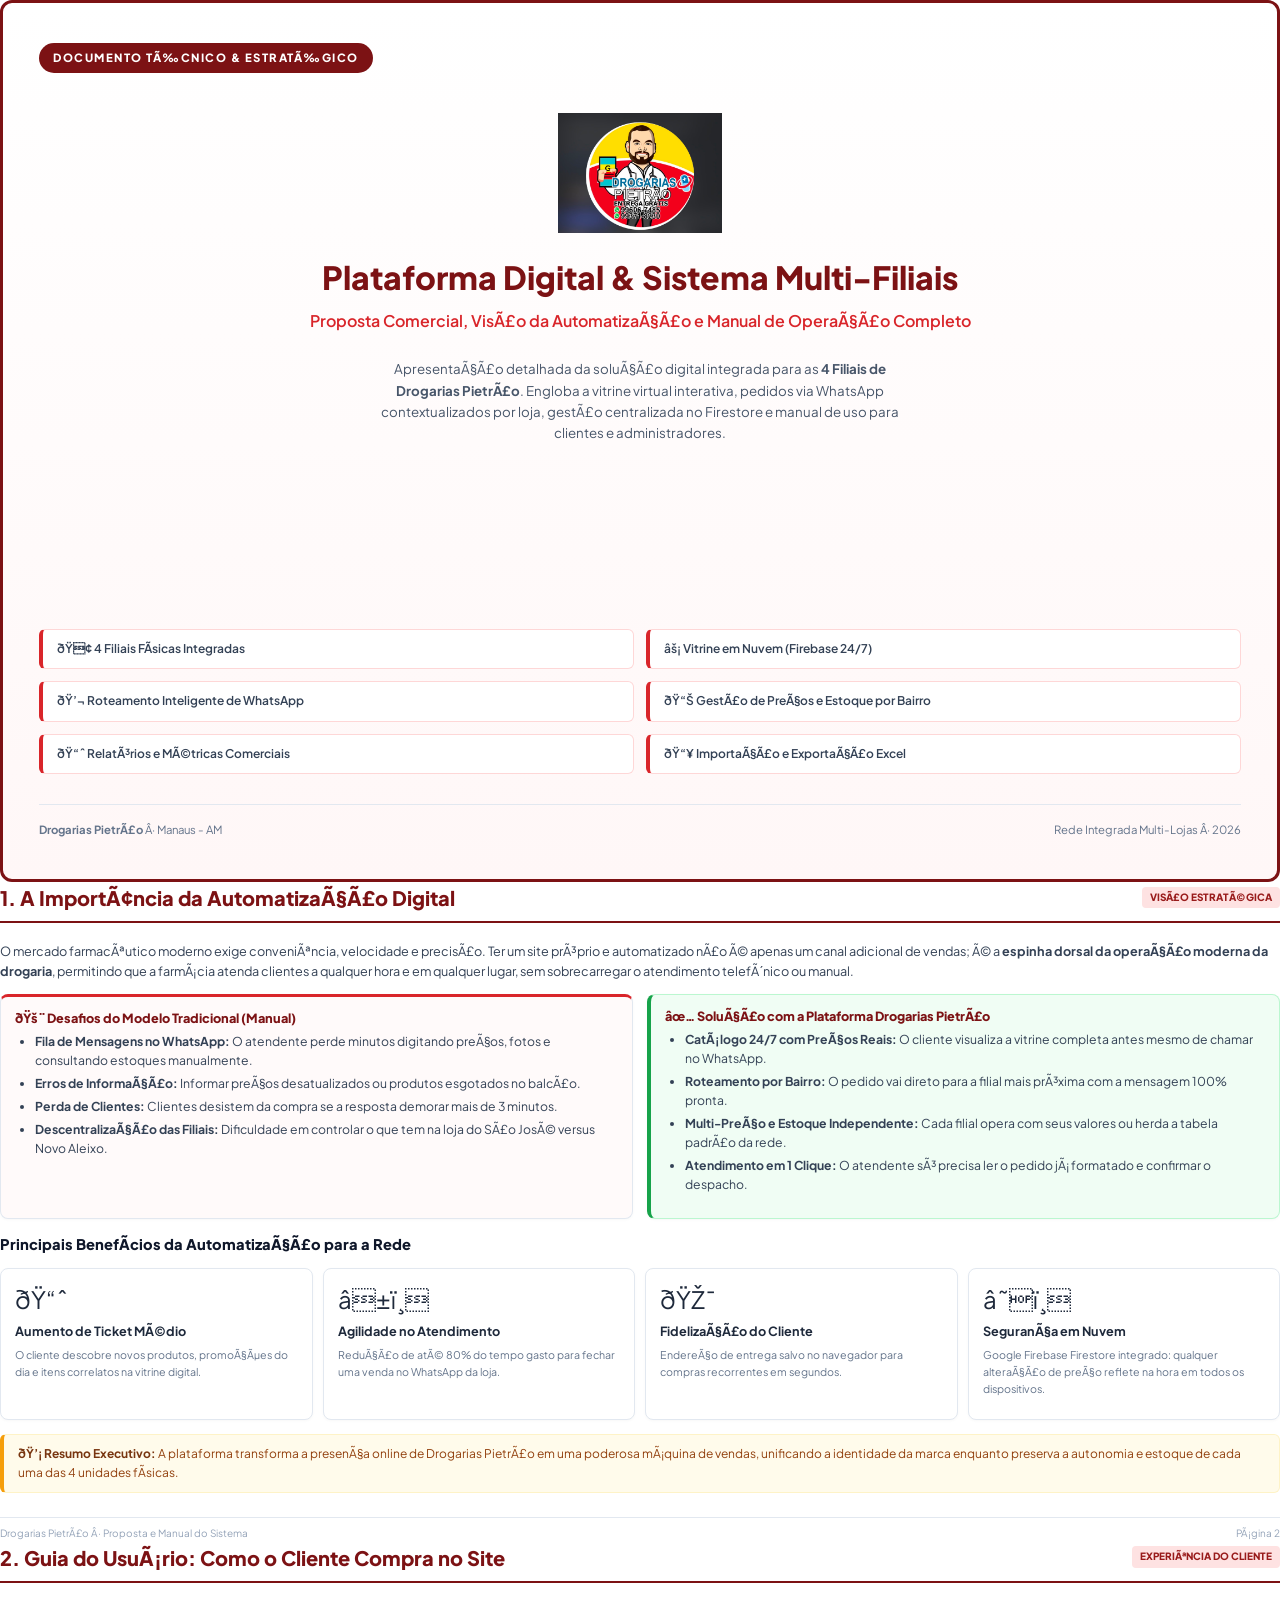
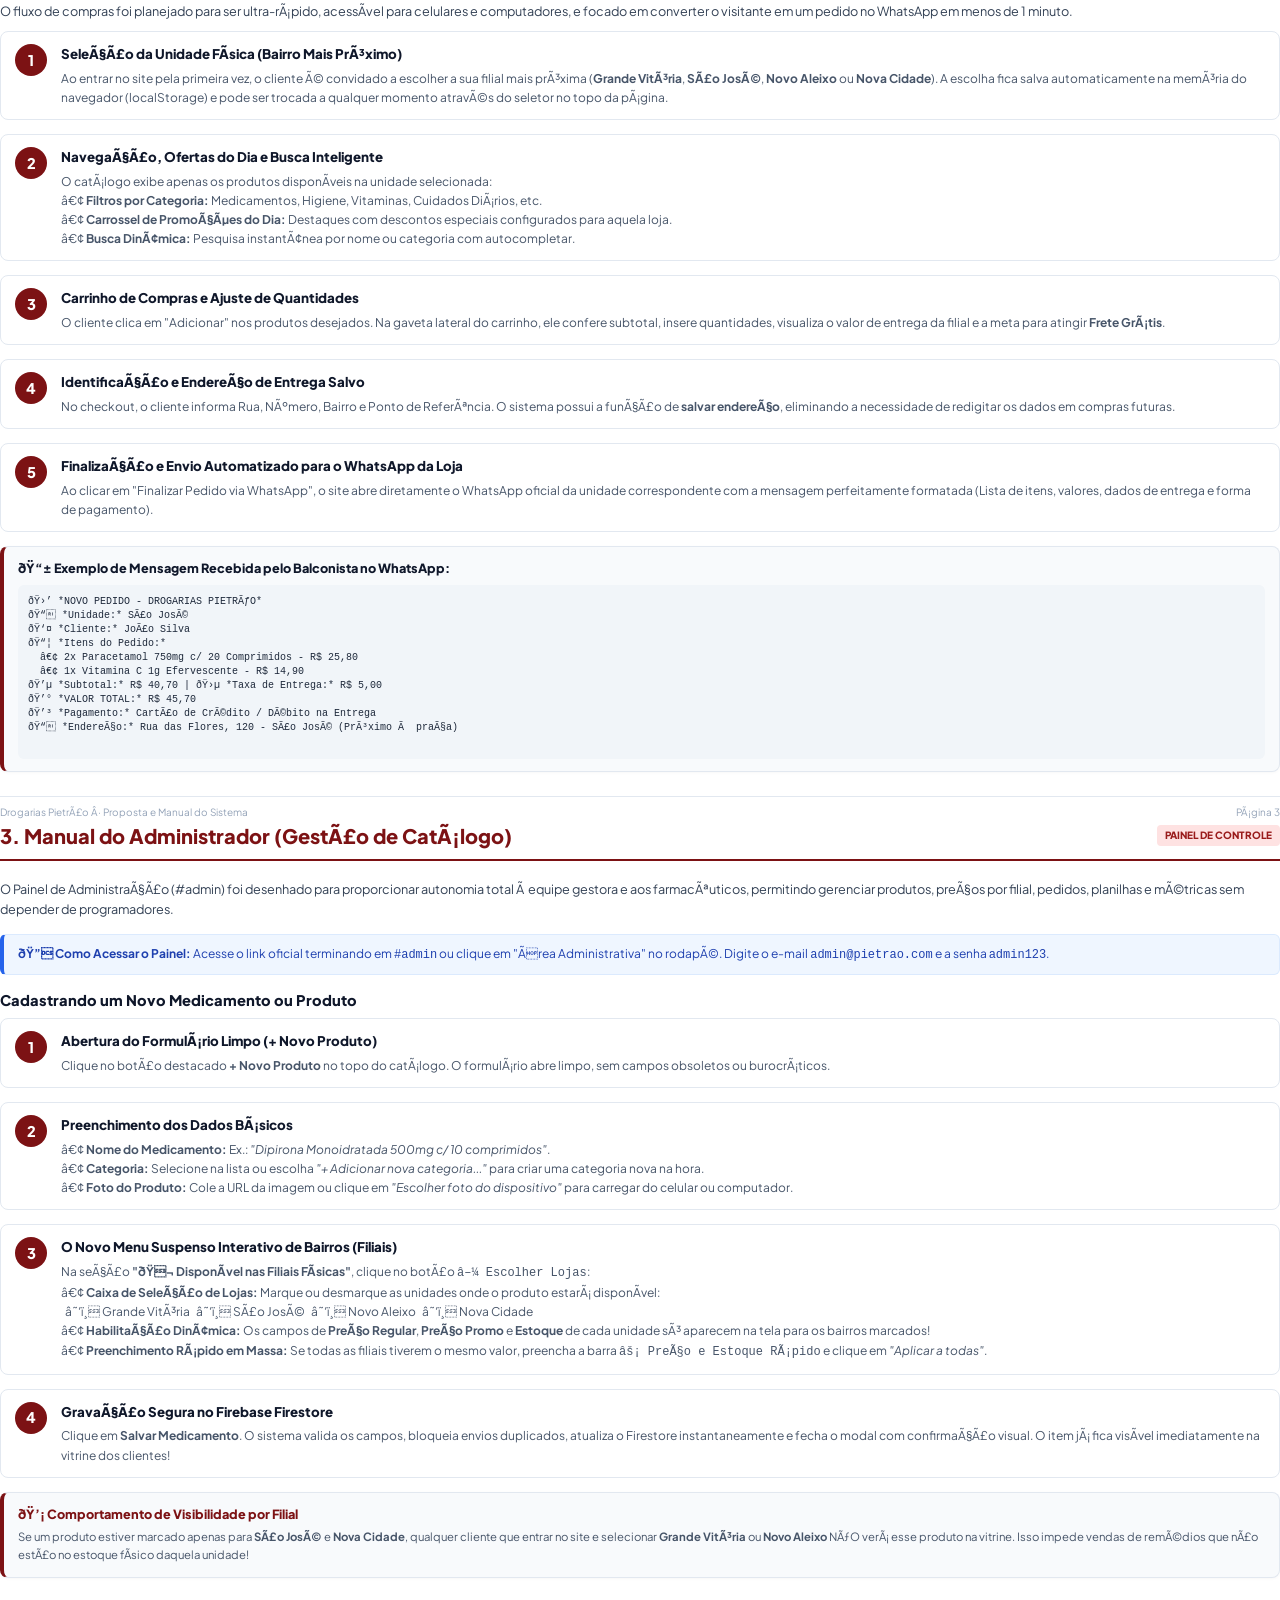
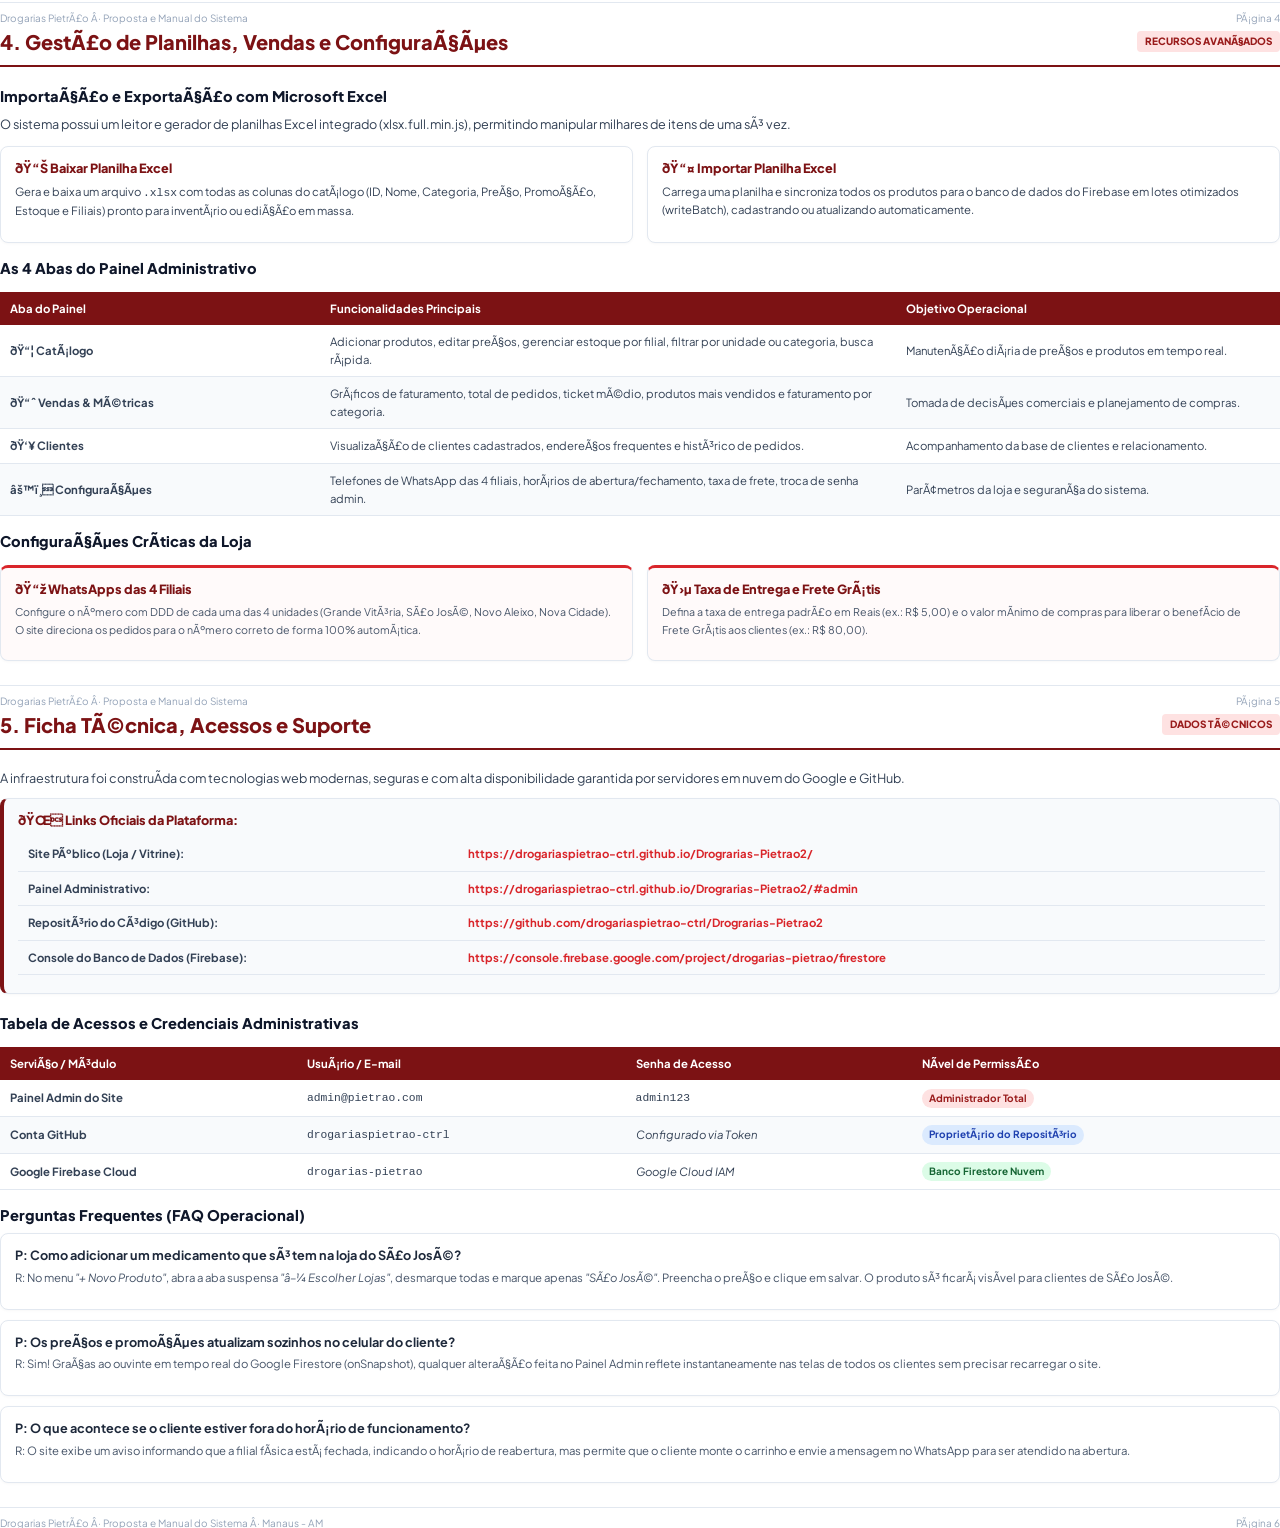
==== PROPOSTA_E_MANUAL_DROGARIAS_PIETRAO.html @ 432f43ac "feat: suporte multi-filiais 4 unidades fisicas e whatsapp dinamico em PROPOSTA_E_MANUAL_DROGARIAS_PI" ====
﻿<!DOCTYPE html>
<html lang="pt-BR">
<head>
  <meta charset="UTF-8">
  <title>Proposta Comercial e Manual Operacional - Drogarias PietrÃ£o</title>
  <style>
    @import url('https://fonts.googleapis.com/css2?family=Plus+Jakarta+Sans:wght@400;500;600;700;800&display=swap');

    @page {
      size: A4 portrait;
      margin: 14mm 14mm 14mm 14mm;
      @bottom-right {
        content: counter(page);
      }
    }

    * {
      box-sizing: border-box;
      margin: 0;
      padding: 0;
    }

    body {
      font-family: 'Plus Jakarta Sans', -apple-system, BlinkMacSystemFont, 'Segoe UI', Roboto, sans-serif;
      color: #1e293b;
      background-color: #ffffff;
      line-height: 1.55;
      font-size: 9.5pt;
      -webkit-print-color-adjust: exact;
      print-color-adjust: exact;
    }

    .page-break {
      page-break-before: always;
    }

    .avoid-break {
      page-break-inside: avoid;
    }

    /* CAPA */
    .cover-container {
      height: 98vh;
      display: flex;
      flex-direction: column;
      justify-content: space-between;
      border: 3px solid #7c1214;
      border-radius: 12px;
      padding: 40px 36px;
      background: linear-gradient(180deg, #ffffff 0%, #fff7f7 100%);
      position: relative;
    }

    .cover-badge {
      display: inline-block;
      background: #7c1214;
      color: #ffffff;
      font-weight: 800;
      font-size: 8.5pt;
      letter-spacing: 1.5px;
      text-transform: uppercase;
      padding: 6px 14px;
      border-radius: 30px;
      margin-bottom: 20px;
    }

    .cover-logo-wrap {
      text-align: center;
      margin: 20px 0;
    }

    .cover-logo {
      max-width: 260px;
      max-height: 120px;
      object-fit: contain;
    }

    .cover-title {
      font-size: 24pt;
      font-weight: 800;
      color: #7c1214;
      line-height: 1.2;
      margin-bottom: 12px;
      text-align: center;
    }

    .cover-subtitle {
      font-size: 12pt;
      font-weight: 600;
      color: #d9252a;
      text-align: center;
      margin-bottom: 25px;
    }

    .cover-desc {
      font-size: 10pt;
      color: #475569;
      text-align: center;
      max-width: 540px;
      margin: 0 auto 30px auto;
      line-height: 1.6;
    }

    .cover-features-grid {
      display: grid;
      grid-template-columns: 1fr 1fr;
      gap: 12px;
      margin-bottom: 30px;
    }

    .cover-feature-item {
      background: #ffffff;
      border: 1px solid #fed7d7;
      border-left: 4px solid #d9252a;
      padding: 10px 14px;
      border-radius: 6px;
      font-size: 9pt;
      font-weight: 600;
      color: #334155;
      display: flex;
      align-items: center;
      gap: 8px;
    }

    .cover-footer {
      border-top: 1.5px solid #e2e8f0;
      padding-top: 16px;
      display: flex;
      justify-content: space-between;
      align-items: center;
      font-size: 8.5pt;
      color: #64748b;
    }

    /* CABEÃ‡ALHOS DE SEÃ‡ÃƒO */
    .section-header {
      border-bottom: 2.5px solid #7c1214;
      padding-bottom: 8px;
      margin-bottom: 18px;
      display: flex;
      align-items: center;
      justify-content: space-between;
    }

    .section-header h2 {
      font-size: 15pt;
      font-weight: 800;
      color: #7c1214;
      display: flex;
      align-items: center;
      gap: 8px;
    }

    .section-tag {
      background: #fee2e2;
      color: #991b1b;
      font-size: 7.5pt;
      font-weight: 800;
      padding: 3px 8px;
      border-radius: 4px;
      text-transform: uppercase;
    }

    h3 {
      font-size: 11pt;
      font-weight: 800;
      color: #0f172a;
      margin: 14px 0 6px 0;
    }

    p {
      margin-bottom: 10px;
      color: #334155;
      line-height: 1.6;
    }

    /* CARDS & GRIDS */
    .grid-2 {
      display: grid;
      grid-template-columns: 1fr 1fr;
      gap: 14px;
      margin: 12px 0;
    }

    .grid-4 {
      display: grid;
      grid-template-columns: repeat(4, 1fr);
      gap: 10px;
      margin: 12px 0;
    }

    .card {
      background: #ffffff;
      border: 1px solid #e2e8f0;
      border-radius: 8px;
      padding: 12px 14px;
      box-shadow: 0 1px 3px rgba(0,0,0,0.03);
    }

    .card-primary {
      border-top: 3px solid #d9252a;
      background: #fffafa;
    }

    .card-highlight {
      background: #f8fafc;
      border-left: 4px solid #7c1214;
    }

    .card-success {
      background: #f0fdf4;
      border: 1px solid #bbf7d0;
      border-left: 4px solid #16a34a;
    }

    .card h4 {
      font-size: 9.5pt;
      font-weight: 800;
      color: #7c1214;
      margin-bottom: 4px;
      display: flex;
      align-items: center;
      gap: 6px;
    }

    /* FLUXO PASSO A PASSO */
    .step-box {
      display: flex;
      gap: 14px;
      margin-bottom: 14px;
      background: #ffffff;
      border: 1px solid #e2e8f0;
      border-radius: 8px;
      padding: 12px 14px;
      align-items: flex-start;
    }

    .step-number {
      background: #7c1214;
      color: #ffffff;
      font-weight: 800;
      font-size: 11pt;
      width: 32px;
      height: 32px;
      border-radius: 50%;
      display: flex;
      align-items: center;
      justify-content: center;
      flex-shrink: 0;
    }

    .step-content h4 {
      font-size: 10pt;
      font-weight: 800;
      color: #0f172a;
      margin-bottom: 4px;
    }

    .step-content p {
      margin-bottom: 0;
      font-size: 9pt;
      color: #475569;
    }

    /* TABELAS */
    table {
      width: 100%;
      border-collapse: collapse;
      margin: 12px 0;
      font-size: 8.5pt;
    }

    th {
      background: #7c1214;
      color: #ffffff;
      font-weight: 700;
      text-align: left;
      padding: 8px 10px;
    }

    td {
      padding: 8px 10px;
      border-bottom: 1px solid #e2e8f0;
      color: #334155;
    }

    tr:nth-child(even) td {
      background: #f8fafc;
    }

    .badge {
      display: inline-block;
      padding: 2px 7px;
      border-radius: 12px;
      font-size: 7.5pt;
      font-weight: 700;
    }

    .badge-red {
      background: #fee2e2;
      color: #991b1b;
    }

    .badge-green {
      background: #dcfce7;
      color: #166534;
    }

    .badge-blue {
      background: #dbeafe;
      color: #1e40af;
    }

    /* DESTAQUES VISUAIS */
    .callout {
      background: #fffbeb;
      border: 1px solid #fef3c7;
      border-left: 4px solid #f59e0b;
      padding: 10px 14px;
      border-radius: 6px;
      margin: 14px 0;
      font-size: 9pt;
      color: #92400e;
    }

    .callout strong {
      color: #78350f;
    }

    .callout-pro {
      background: #eff6ff;
      border: 1px solid #dbeafe;
      border-left: 4px solid #2563eb;
      padding: 10px 14px;
      border-radius: 6px;
      margin: 14px 0;
      font-size: 9pt;
      color: #1e40af;
    }

    ul, ol {
      margin-left: 20px;
      margin-bottom: 12px;
    }

    li {
      margin-bottom: 4px;
      color: #334155;
      font-size: 9.2pt;
    }

    .footer-doc {
      margin-top: 24px;
      border-top: 1px solid #e2e8f0;
      padding-top: 8px;
      display: flex;
      justify-content: space-between;
      font-size: 7.5pt;
      color: #94a3b8;
    }
  </style>
</head>
<body>

  <!-- ==================== PÃGINA 1: CAPA ==================== -->
  <div class="cover-container avoid-break">
    <div>
      <span class="cover-badge">DOCUMENTO TÃ‰CNICO & ESTRATÃ‰GICO</span>
      <div class="cover-logo-wrap">
        <img src='[data-uri]' class='cover-logo' alt='Logo Drogarias PietrÃ£o' />
      </div>
      <h1 class="cover-title">Plataforma Digital & Sistema Multi-Filiais</h1>
      <div class="cover-subtitle">Proposta Comercial, VisÃ£o da AutomatizaÃ§Ã£o e Manual de OperaÃ§Ã£o Completo</div>
      <p class="cover-desc">
        ApresentaÃ§Ã£o detalhada da soluÃ§Ã£o digital integrada para as <strong>4 Filiais de Drogarias PietrÃ£o</strong>.
        Engloba a vitrine virtual interativa, pedidos via WhatsApp contextualizados por loja, gestÃ£o centralizada no Firestore e manual de uso para clientes e administradores.
      </p>
    </div>

    <div>
      <div class="cover-features-grid">
        <div class="cover-feature-item">ðŸ¢ 4 Filiais FÃ­sicas Integradas</div>
        <div class="cover-feature-item">âš¡ Vitrine em Nuvem (Firebase 24/7)</div>
        <div class="cover-feature-item">ðŸ’¬ Roteamento Inteligente de WhatsApp</div>
        <div class="cover-feature-item">ðŸ“Š GestÃ£o de PreÃ§os e Estoque por Bairro</div>
        <div class="cover-feature-item">ðŸ“ˆ RelatÃ³rios e MÃ©tricas Comerciais</div>
        <div class="cover-feature-item">ðŸ“¥ ImportaÃ§Ã£o e ExportaÃ§Ã£o Excel</div>
      </div>

      <div class="cover-footer">
        <div><strong>Drogarias PietrÃ£o</strong> Â· Manaus - AM</div>
        <div>Rede Integrada Multi-Lojas Â· 2026</div>
      </div>
    </div>
  </div>

  <!-- ==================== PÃGINA 2: INTRODUÃ‡ÃƒO & AUTOMATIZAÃ‡ÃƒO ==================== -->
  <div class="page-break"></div>

  <div class="section-header">
    <h2>1. A ImportÃ¢ncia da AutomatizaÃ§Ã£o Digital</h2>
    <span class="section-tag">VisÃ£o EstratÃ©gica</span>
  </div>

  <p>
    O mercado farmacÃªutico moderno exige conveniÃªncia, velocidade e precisÃ£o. Ter um site prÃ³prio e automatizado nÃ£o Ã© apenas um canal adicional de vendas; Ã© a <strong>espinha dorsal da operaÃ§Ã£o moderna da drogaria</strong>, permitindo que a farmÃ¡cia atenda clientes a qualquer hora e em qualquer lugar, sem sobrecarregar o atendimento telefÃ´nico ou manual.
  </p>

  <div class="grid-2">
    <div class="card card-primary">
      <h4>ðŸš¨ Desafios do Modelo Tradicional (Manual)</h4>
      <ul>
        <li><strong>Fila de Mensagens no WhatsApp:</strong> O atendente perde minutos digitando preÃ§os, fotos e consultando estoques manualmente.</li>
        <li><strong>Erros de InformaÃ§Ã£o:</strong> Informar preÃ§os desatualizados ou produtos esgotados no balcÃ£o.</li>
        <li><strong>Perda de Clientes:</strong> Clientes desistem da compra se a resposta demorar mais de 3 minutos.</li>
        <li><strong>DescentralizaÃ§Ã£o das Filiais:</strong> Dificuldade em controlar o que tem na loja do SÃ£o JosÃ© versus Novo Aleixo.</li>
      </ul>
    </div>

    <div class="card card-success">
      <h4>âœ… SoluÃ§Ã£o com a Plataforma Drogarias PietrÃ£o</h4>
      <ul>
        <li><strong>CatÃ¡logo 24/7 com PreÃ§os Reais:</strong> O cliente visualiza a vitrine completa antes mesmo de chamar no WhatsApp.</li>
        <li><strong>Roteamento por Bairro:</strong> O pedido vai direto para a filial mais prÃ³xima com a mensagem 100% pronta.</li>
        <li><strong>Multi-PreÃ§o e Estoque Independente:</strong> Cada filial opera com seus valores ou herda a tabela padrÃ£o da rede.</li>
        <li><strong>Atendimento em 1 Clique:</strong> O atendente sÃ³ precisa ler o pedido jÃ¡ formatado e confirmar o despacho.</li>
      </ul>
    </div>
  </div>

  <h3>Principais BenefÃ­cios da AutomatizaÃ§Ã£o para a Rede</h3>

  <div class="grid-4">
    <div class="card">
      <div style="font-size: 18pt; margin-bottom: 4px;">ðŸ“ˆ</div>
      <strong>Aumento de Ticket MÃ©dio</strong>
      <p style="font-size: 8pt; color: #64748b; margin-top: 4px;">O cliente descobre novos produtos, promoÃ§Ãµes do dia e itens correlatos na vitrine digital.</p>
    </div>
    <div class="card">
      <div style="font-size: 18pt; margin-bottom: 4px;">â±ï¸</div>
      <strong>Agilidade no Atendimento</strong>
      <p style="font-size: 8pt; color: #64748b; margin-top: 4px;">ReduÃ§Ã£o de atÃ© 80% do tempo gasto para fechar uma venda no WhatsApp da loja.</p>
    </div>
    <div class="card">
      <div style="font-size: 18pt; margin-bottom: 4px;">ðŸŽ¯</div>
      <strong>FidelizaÃ§Ã£o do Cliente</strong>
      <p style="font-size: 8pt; color: #64748b; margin-top: 4px;">EndereÃ§o de entrega salvo no navegador para compras recorrentes em segundos.</p>
    </div>
    <div class="card">
      <div style="font-size: 18pt; margin-bottom: 4px;">â˜ï¸</div>
      <strong>SeguranÃ§a em Nuvem</strong>
      <p style="font-size: 8pt; color: #64748b; margin-top: 4px;">Google Firebase Firestore integrado: qualquer alteraÃ§Ã£o de preÃ§o reflete na hora em todos os dispositivos.</p>
    </div>
  </div>

  <div class="callout">
    <strong>ðŸ’¡ Resumo Executivo:</strong> A plataforma transforma a presenÃ§a online de Drogarias PietrÃ£o em uma poderosa mÃ¡quina de vendas, unificando a identidade da marca enquanto preserva a autonomia e estoque de cada uma das 4 unidades fÃ­sicas.
  </div>

  <div class="footer-doc">
    <span>Drogarias PietrÃ£o Â· Proposta e Manual do Sistema</span>
    <span>PÃ¡gina 2</span>
  </div>

  <!-- ==================== PÃGINA 3: GUIA DO CLIENTE ==================== -->
  <div class="page-break"></div>

  <div class="section-header">
    <h2>2. Guia do UsuÃ¡rio: Como o Cliente Compra no Site</h2>
    <span class="section-tag">ExperiÃªncia do Cliente</span>
  </div>

  <p>
    O fluxo de compras foi planejado para ser ultra-rÃ¡pido, acessÃ­vel para celulares e computadores, e focado em converter o visitante em um pedido no WhatsApp em menos de 1 minuto.
  </p>

  <div class="step-box">
    <div class="step-number">1</div>
    <div class="step-content">
      <h4>SeleÃ§Ã£o da Unidade FÃ­sica (Bairro Mais PrÃ³ximo)</h4>
      <p>
        Ao entrar no site pela primeira vez, o cliente Ã© convidado a escolher a sua filial mais prÃ³xima (<strong>Grande VitÃ³ria</strong>, <strong>SÃ£o JosÃ©</strong>, <strong>Novo Aleixo</strong> ou <strong>Nova Cidade</strong>). A escolha fica salva automaticamente na memÃ³ria do navegador (localStorage) e pode ser trocada a qualquer momento atravÃ©s do seletor no topo da pÃ¡gina.
      </p>
    </div>
  </div>

  <div class="step-box">
    <div class="step-number">2</div>
    <div class="step-content">
      <h4>NavegaÃ§Ã£o, Ofertas do Dia e Busca Inteligente</h4>
      <p>
        O catÃ¡logo exibe apenas os produtos disponÃ­veis na unidade selecionada:
        <br>â€¢ <strong>Filtros por Categoria:</strong> Medicamentos, Higiene, Vitaminas, Cuidados DiÃ¡rios, etc.
        <br>â€¢ <strong>Carrossel de PromoÃ§Ãµes do Dia:</strong> Destaques com descontos especiais configurados para aquela loja.
        <br>â€¢ <strong>Busca DinÃ¢mica:</strong> Pesquisa instantÃ¢nea por nome ou categoria com autocompletar.
      </p>
    </div>
  </div>

  <div class="step-box">
    <div class="step-number">3</div>
    <div class="step-content">
      <h4>Carrinho de Compras e Ajuste de Quantidades</h4>
      <p>
        O cliente clica em "Adicionar" nos produtos desejados. Na gaveta lateral do carrinho, ele confere subtotal, insere quantidades, visualiza o valor de entrega da filial e a meta para atingir <strong>Frete GrÃ¡tis</strong>.
      </p>
    </div>
  </div>

  <div class="step-box">
    <div class="step-number">4</div>
    <div class="step-content">
      <h4>IdentificaÃ§Ã£o e EndereÃ§o de Entrega Salvo</h4>
      <p>
        No checkout, o cliente informa Rua, NÃºmero, Bairro e Ponto de ReferÃªncia. O sistema possui a funÃ§Ã£o de <strong>salvar endereÃ§o</strong>, eliminando a necessidade de redigitar os dados em compras futuras.
      </p>
    </div>
  </div>

  <div class="step-box">
    <div class="step-number">5</div>
    <div class="step-content">
      <h4>FinalizaÃ§Ã£o e Envio Automatizado para o WhatsApp da Loja</h4>
      <p>
        Ao clicar em "Finalizar Pedido via WhatsApp", o site abre diretamente o WhatsApp oficial da unidade correspondente com a mensagem perfeitamente formatada (Lista de itens, valores, dados de entrega e forma de pagamento).
      </p>
    </div>
  </div>

  <div class="card card-highlight avoid-break">
    <h4 style="color:#0f172a; margin-bottom:6px;">ðŸ“± Exemplo de Mensagem Recebida pelo Balconista no WhatsApp:</h4>
    <pre style="background:#f1f5f9; padding:10px; border-radius:6px; font-size:7.5pt; font-family:monospace; color:#1e293b; line-height:1.4;">
ðŸ›’ *NOVO PEDIDO - DROGARIAS PIETRÃƒO*
ðŸ“ *Unidade:* SÃ£o JosÃ©
ðŸ‘¤ *Cliente:* JoÃ£o Silva
ðŸ“¦ *Itens do Pedido:*
  â€¢ 2x Paracetamol 750mg c/ 20 Comprimidos - R$ 25,80
  â€¢ 1x Vitamina C 1g Efervescente - R$ 14,90
ðŸ’µ *Subtotal:* R$ 40,70 | ðŸ›µ *Taxa de Entrega:* R$ 5,00
ðŸ’° *VALOR TOTAL:* R$ 45,70
ðŸ’³ *Pagamento:* CartÃ£o de CrÃ©dito / DÃ©bito na Entrega
ðŸ“ *EndereÃ§o:* Rua das Flores, 120 - SÃ£o JosÃ© (PrÃ³ximo Ã  praÃ§a)
    </pre>
  </div>

  <div class="footer-doc">
    <span>Drogarias PietrÃ£o Â· Proposta e Manual do Sistema</span>
    <span>PÃ¡gina 3</span>
  </div>

  <!-- ==================== PÃGINA 4: MANUAL DO ADMIN - PARTE 1 ==================== -->
  <div class="page-break"></div>

  <div class="section-header">
    <h2>3. Manual do Administrador (GestÃ£o de CatÃ¡logo)</h2>
    <span class="section-tag">Painel de Controle</span>
  </div>

  <p>
    O Painel de AdministraÃ§Ã£o (#admin) foi desenhado para proporcionar autonomia total Ã  equipe gestora e aos farmacÃªuticos, permitindo gerenciar produtos, preÃ§os por filial, pedidos, planilhas e mÃ©tricas sem depender de programadores.
  </p>

  <div class="callout-pro">
    <strong>ðŸ” Como Acessar o Painel:</strong> Acesse o link oficial terminando em <code>#admin</code> ou clique em "Ãrea Administrativa" no rodapÃ©. Digite o e-mail <code>admin@pietrao.com</code> e a senha <code>admin123</code>.
  </div>

  <h3>Cadastrando um Novo Medicamento ou Produto</h3>

  <div class="step-box">
    <div class="step-number">1</div>
    <div class="step-content">
      <h4>Abertura do FormulÃ¡rio Limpo (+ Novo Produto)</h4>
      <p>
        Clique no botÃ£o destacado <strong>+ Novo Produto</strong> no topo do catÃ¡logo. O formulÃ¡rio abre limpo, sem campos obsoletos ou burocrÃ¡ticos.
      </p>
    </div>
  </div>

  <div class="step-box">
    <div class="step-number">2</div>
    <div class="step-content">
      <h4>Preenchimento dos Dados BÃ¡sicos</h4>
      <p>
        â€¢ <strong>Nome do Medicamento:</strong> Ex.: <em>"Dipirona Monoidratada 500mg c/ 10 comprimidos"</em>.
        <br>â€¢ <strong>Categoria:</strong> Selecione na lista ou escolha <em>"+ Adicionar nova categoria..."</em> para criar uma categoria nova na hora.
        <br>â€¢ <strong>Foto do Produto:</strong> Cole a URL da imagem ou clique em <em>"Escolher foto do dispositivo"</em> para carregar do celular ou computador.
      </p>
    </div>
  </div>

  <div class="step-box">
    <div class="step-number">3</div>
    <div class="step-content">
      <h4>O Novo Menu Suspenso Interativo de Bairros (Filiais)</h4>
      <p>
        Na seÃ§Ã£o <strong>"ðŸ¬ DisponÃ­vel nas Filiais FÃ­sicas"</strong>, clique no botÃ£o <code>â–¼ Escolher Lojas</code>:
        <br>â€¢ <strong>Caixa de SeleÃ§Ã£o de Lojas:</strong> Marque ou desmarque as unidades onde o produto estarÃ¡ disponÃ­vel:
        <br>&nbsp;&nbsp;â˜‘ï¸ Grande VitÃ³ria &nbsp;&nbsp;â˜‘ï¸ SÃ£o JosÃ© &nbsp;&nbsp;â˜‘ï¸ Novo Aleixo &nbsp;&nbsp;â˜‘ï¸ Nova Cidade
        <br>â€¢ <strong>HabilitaÃ§Ã£o DinÃ¢mica:</strong> Os campos de <strong>PreÃ§o Regular</strong>, <strong>PreÃ§o Promo</strong> e <strong>Estoque</strong> de cada unidade sÃ³ aparecem na tela para os bairros marcados!
        <br>â€¢ <strong>Preenchimento RÃ¡pido em Massa:</strong> Se todas as filiais tiverem o mesmo valor, preencha a barra <code>âš¡ PreÃ§o e Estoque RÃ¡pido</code> e clique em <em>"Aplicar a todas"</em>.
      </p>
    </div>
  </div>

  <div class="step-box">
    <div class="step-number">4</div>
    <div class="step-content">
      <h4>GravaÃ§Ã£o Segura no Firebase Firestore</h4>
      <p>
        Clique em <strong>Salvar Medicamento</strong>. O sistema valida os campos, bloqueia envios duplicados, atualiza o Firestore instantaneamente e fecha o modal com confirmaÃ§Ã£o visual. O item jÃ¡ fica visÃ­vel imediatamente na vitrine dos clientes!
      </p>
    </div>
  </div>

  <div class="card card-highlight avoid-break">
    <h4>ðŸ’¡ Comportamento de Visibilidade por Filial</h4>
    <p style="font-size:8.5pt; color:#475569; margin:0;">
      Se um produto estiver marcado apenas para <strong>SÃ£o JosÃ©</strong> e <strong>Nova Cidade</strong>, qualquer cliente que entrar no site e selecionar <strong>Grande VitÃ³ria</strong> ou <strong>Novo Aleixo</strong> NÃƒO verÃ¡ esse produto na vitrine. Isso impede vendas de remÃ©dios que nÃ£o estÃ£o no estoque fÃ­sico daquela unidade!
    </p>
  </div>

  <div class="footer-doc">
    <span>Drogarias PietrÃ£o Â· Proposta e Manual do Sistema</span>
    <span>PÃ¡gina 4</span>
  </div>

  <!-- ==================== PÃGINA 5: MANUAL DO ADMIN - PARTE 2 ==================== -->
  <div class="page-break"></div>

  <div class="section-header">
    <h2>4. GestÃ£o de Planilhas, Vendas e ConfiguraÃ§Ãµes</h2>
    <span class="section-tag">Recursos AvanÃ§ados</span>
  </div>

  <h3>ImportaÃ§Ã£o e ExportaÃ§Ã£o com Microsoft Excel</h3>
  <p>
    O sistema possui um leitor e gerador de planilhas Excel integrado (xlsx.full.min.js), permitindo manipular milhares de itens de uma sÃ³ vez.
  </p>

  <div class="grid-2">
    <div class="card">
      <h4>ðŸ“Š Baixar Planilha Excel</h4>
      <p style="font-size:8.5pt;">Gera e baixa um arquivo <code>.xlsx</code> com todas as colunas do catÃ¡logo (ID, Nome, Categoria, PreÃ§o, PromoÃ§Ã£o, Estoque e Filiais) pronto para inventÃ¡rio ou ediÃ§Ã£o em massa.</p>
    </div>
    <div class="card">
      <h4>ðŸ“¤ Importar Planilha Excel</h4>
      <p style="font-size:8.5pt;">Carrega uma planilha e sincroniza todos os produtos para o banco de dados do Firebase em lotes otimizados (writeBatch), cadastrando ou atualizando automaticamente.</p>
    </div>
  </div>

  <h3>As 4 Abas do Painel Administrativo</h3>

  <table>
    <thead>
      <tr>
        <th style="width: 25%;">Aba do Painel</th>
        <th style="width: 45%;">Funcionalidades Principais</th>
        <th style="width: 30%;">Objetivo Operacional</th>
      </tr>
    </thead>
    <tbody>
      <tr>
        <td><strong>ðŸ“¦ CatÃ¡logo</strong></td>
        <td>Adicionar produtos, editar preÃ§os, gerenciar estoque por filial, filtrar por unidade ou categoria, busca rÃ¡pida.</td>
        <td>ManutenÃ§Ã£o diÃ¡ria de preÃ§os e produtos em tempo real.</td>
      </tr>
      <tr>
        <td><strong>ðŸ“ˆ Vendas & MÃ©tricas</strong></td>
        <td>GrÃ¡ficos de faturamento, total de pedidos, ticket mÃ©dio, produtos mais vendidos e faturamento por categoria.</td>
        <td>Tomada de decisÃµes comerciais e planejamento de compras.</td>
      </tr>
      <tr>
        <td><strong>ðŸ‘¥ Clientes</strong></td>
        <td>VisualizaÃ§Ã£o de clientes cadastrados, endereÃ§os frequentes e histÃ³rico de pedidos.</td>
        <td>Acompanhamento da base de clientes e relacionamento.</td>
      </tr>
      <tr>
        <td><strong>âš™ï¸ ConfiguraÃ§Ãµes</strong></td>
        <td>Telefones de WhatsApp das 4 filiais, horÃ¡rios de abertura/fechamento, taxa de frete, troca de senha admin.</td>
        <td>ParÃ¢metros da loja e seguranÃ§a do sistema.</td>
      </tr>
    </tbody>
  </table>

  <h3>ConfiguraÃ§Ãµes CrÃ­ticas da Loja</h3>
  <div class="grid-2">
    <div class="card card-primary">
      <h4>ðŸ“ž WhatsApps das 4 Filiais</h4>
      <p style="font-size:8pt; color:#475569;">Configure o nÃºmero com DDD de cada uma das 4 unidades (Grande VitÃ³ria, SÃ£o JosÃ©, Novo Aleixo, Nova Cidade). O site direciona os pedidos para o nÃºmero correto de forma 100% automÃ¡tica.</p>
    </div>
    <div class="card card-primary">
      <h4>ðŸ›µ Taxa de Entrega e Frete GrÃ¡tis</h4>
      <p style="font-size:8pt; color:#475569;">Defina a taxa de entrega padrÃ£o em Reais (ex.: R$ 5,00) e o valor mÃ­nimo de compras para liberar o benefÃ­cio de Frete GrÃ¡tis aos clientes (ex.: R$ 80,00).</p>
    </div>
  </div>

  <div class="footer-doc">
    <span>Drogarias PietrÃ£o Â· Proposta e Manual do Sistema</span>
    <span>PÃ¡gina 5</span>
  </div>

  <!-- ==================== PÃGINA 6: INFORMAÃ‡Ã•ES TÃ‰CNICAS E LINKS ==================== -->
  <div class="page-break"></div>

  <div class="section-header">
    <h2>5. Ficha TÃ©cnica, Acessos e Suporte</h2>
    <span class="section-tag">Dados TÃ©cnicos</span>
  </div>

  <p>
    A infraestrutura foi construÃ­da com tecnologias web modernas, seguras e com alta disponibilidade garantida por servidores em nuvem do Google e GitHub.
  </p>

  <div class="card card-highlight" style="margin-bottom: 18px;">
    <h4>ðŸŒ Links Oficiais da Plataforma:</h4>
    <table style="margin: 6px 0;">
      <tbody>
        <tr>
          <td><strong>Site PÃºblico (Loja / Vitrine):</strong></td>
          <td><a href="https://drogariaspietrao-ctrl.github.io/Drograrias-Pietrao2/" style="color:#d9252a; font-weight:700; text-decoration:none;">https://drogariaspietrao-ctrl.github.io/Drograrias-Pietrao2/</a></td>
        </tr>
        <tr>
          <td><strong>Painel Administrativo:</strong></td>
          <td><a href="https://drogariaspietrao-ctrl.github.io/Drograrias-Pietrao2/#admin" style="color:#d9252a; font-weight:700; text-decoration:none;">https://drogariaspietrao-ctrl.github.io/Drograrias-Pietrao2/#admin</a></td>
        </tr>
        <tr>
          <td><strong>RepositÃ³rio do CÃ³digo (GitHub):</strong></td>
          <td><a href="https://github.com/drogariaspietrao-ctrl/Drograrias-Pietrao2" style="color:#d9252a; font-weight:700; text-decoration:none;">https://github.com/drogariaspietrao-ctrl/Drograrias-Pietrao2</a></td>
        </tr>
        <tr>
          <td><strong>Console do Banco de Dados (Firebase):</strong></td>
          <td><a href="https://console.firebase.google.com/project/drogarias-pietrao/firestore" style="color:#d9252a; font-weight:700; text-decoration:none;">https://console.firebase.google.com/project/drogarias-pietrao/firestore</a></td>
        </tr>
      </tbody>
    </table>
  </div>

  <h3>Tabela de Acessos e Credenciais Administrativas</h3>

  <table>
    <thead>
      <tr>
        <th>ServiÃ§o / MÃ³dulo</th>
        <th>UsuÃ¡rio / E-mail</th>
        <th>Senha de Acesso</th>
        <th>NÃ­vel de PermissÃ£o</th>
      </tr>
    </thead>
    <tbody>
      <tr>
        <td><strong>Painel Admin do Site</strong></td>
        <td><code>admin@pietrao.com</code></td>
        <td><code>admin123</code></td>
        <td><span class="badge badge-red">Administrador Total</span></td>
      </tr>
      <tr>
        <td><strong>Conta GitHub</strong></td>
        <td><code>drogariaspietrao-ctrl</code></td>
        <td><em>Configurado via Token</em></td>
        <td><span class="badge badge-blue">ProprietÃ¡rio do RepositÃ³rio</span></td>
      </tr>
      <tr>
        <td><strong>Google Firebase Cloud</strong></td>
        <td><code>drogarias-pietrao</code></td>
        <td><em>Google Cloud IAM</em></td>
        <td><span class="badge badge-green">Banco Firestore Nuvem</span></td>
      </tr>
    </tbody>
  </table>

  <h3>Perguntas Frequentes (FAQ Operacional)</h3>

  <div class="card" style="margin-bottom: 10px;">
    <strong>P: Como adicionar um medicamento que sÃ³ tem na loja do SÃ£o JosÃ©?</strong>
    <p style="font-size: 8.5pt; color: #475569; margin-top: 3px;">
      R: No menu <em>"+ Novo Produto"</em>, abra a aba suspensa <em>"â–¼ Escolher Lojas"</em>, desmarque todas e marque apenas <em>"SÃ£o JosÃ©"</em>. Preencha o preÃ§o e clique em salvar. O produto sÃ³ ficarÃ¡ visÃ­vel para clientes de SÃ£o JosÃ©.
    </p>
  </div>

  <div class="card" style="margin-bottom: 10px;">
    <strong>P: Os preÃ§os e promoÃ§Ãµes atualizam sozinhos no celular do cliente?</strong>
    <p style="font-size: 8.5pt; color: #475569; margin-top: 3px;">
      R: Sim! GraÃ§as ao ouvinte em tempo real do Google Firestore (onSnapshot), qualquer alteraÃ§Ã£o feita no Painel Admin reflete instantaneamente nas telas de todos os clientes sem precisar recarregar o site.
    </p>
  </div>

  <div class="card">
    <strong>P: O que acontece se o cliente estiver fora do horÃ¡rio de funcionamento?</strong>
    <p style="font-size: 8.5pt; color: #475569; margin-top: 3px;">
      R: O site exibe um aviso informando que a filial fÃ­sica estÃ¡ fechada, indicando o horÃ¡rio de reabertura, mas permite que o cliente monte o carrinho e envie a mensagem no WhatsApp para ser atendido na abertura.
    </p>
  </div>

  <div class="footer-doc">
    <span>Drogarias PietrÃ£o Â· Proposta e Manual do Sistema Â· Manaus - AM</span>
    <span>PÃ¡gina 6</span>
  </div>

</body>
</html>
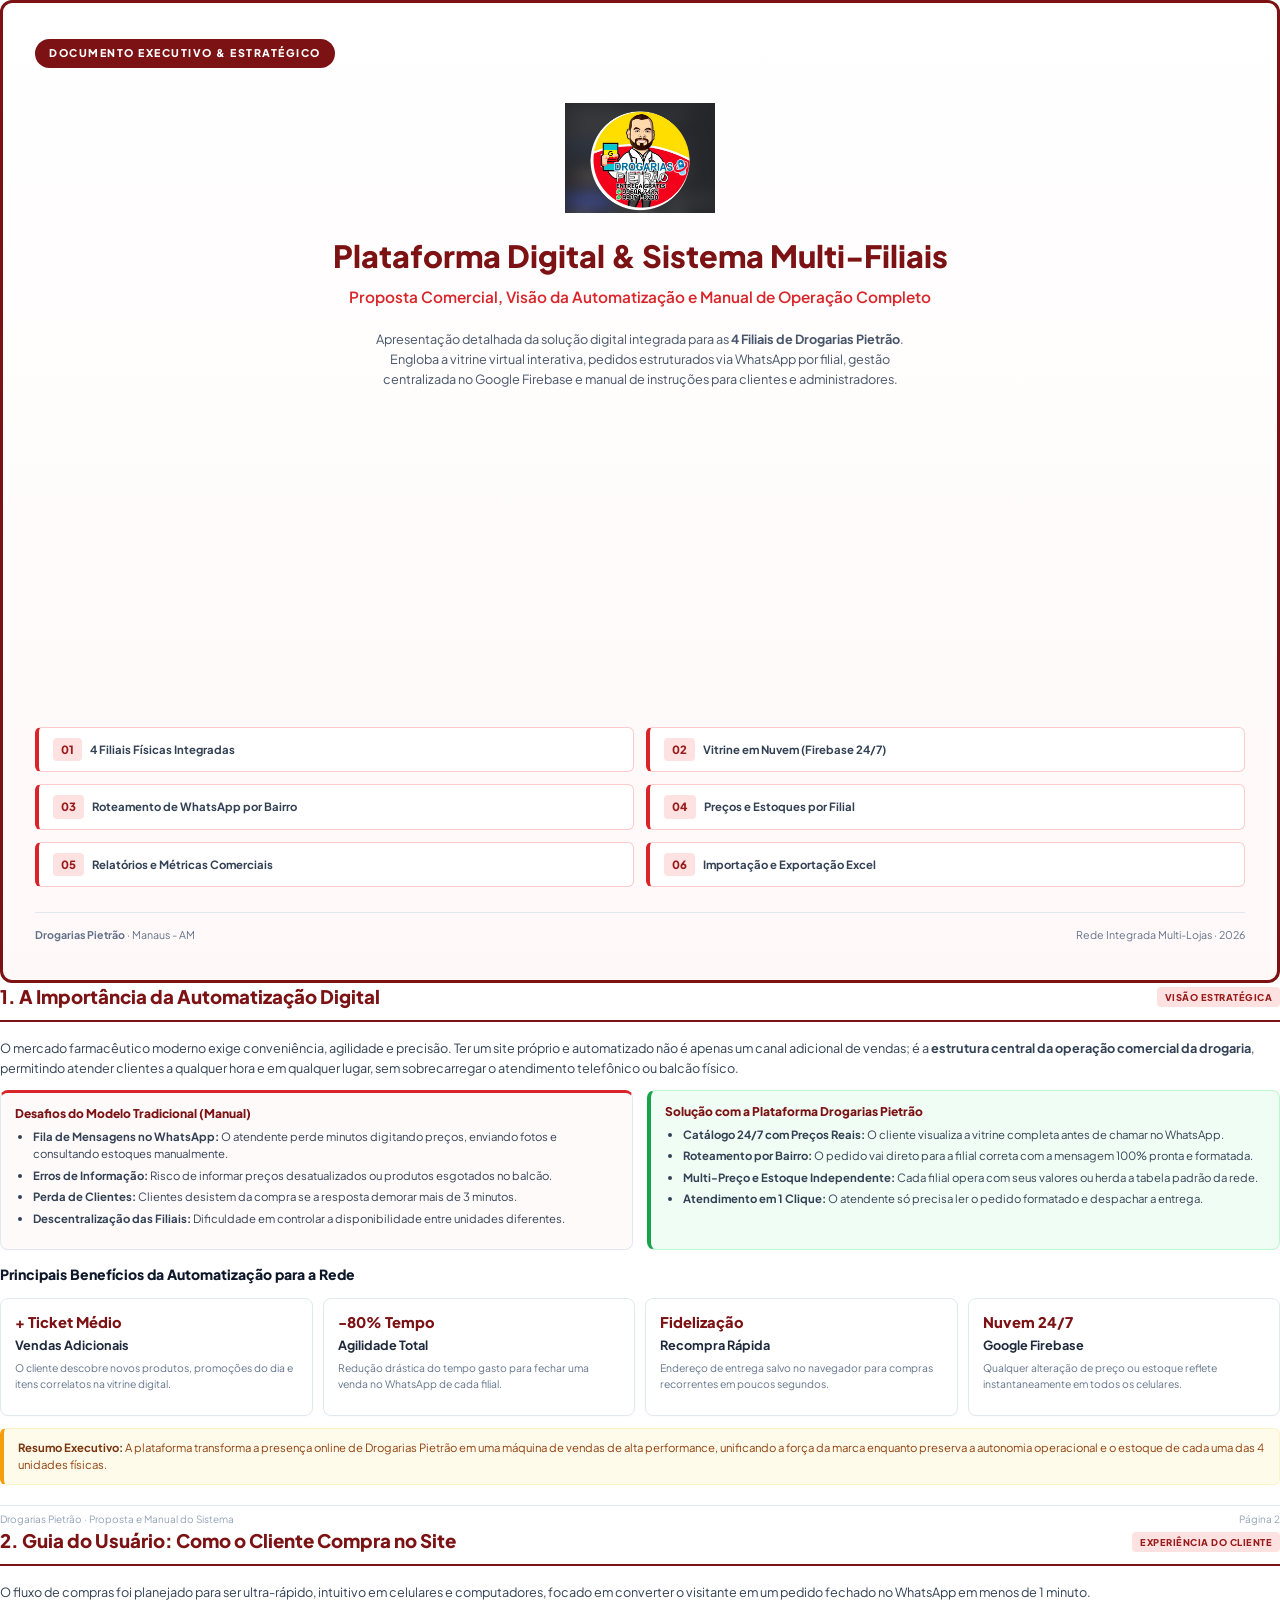
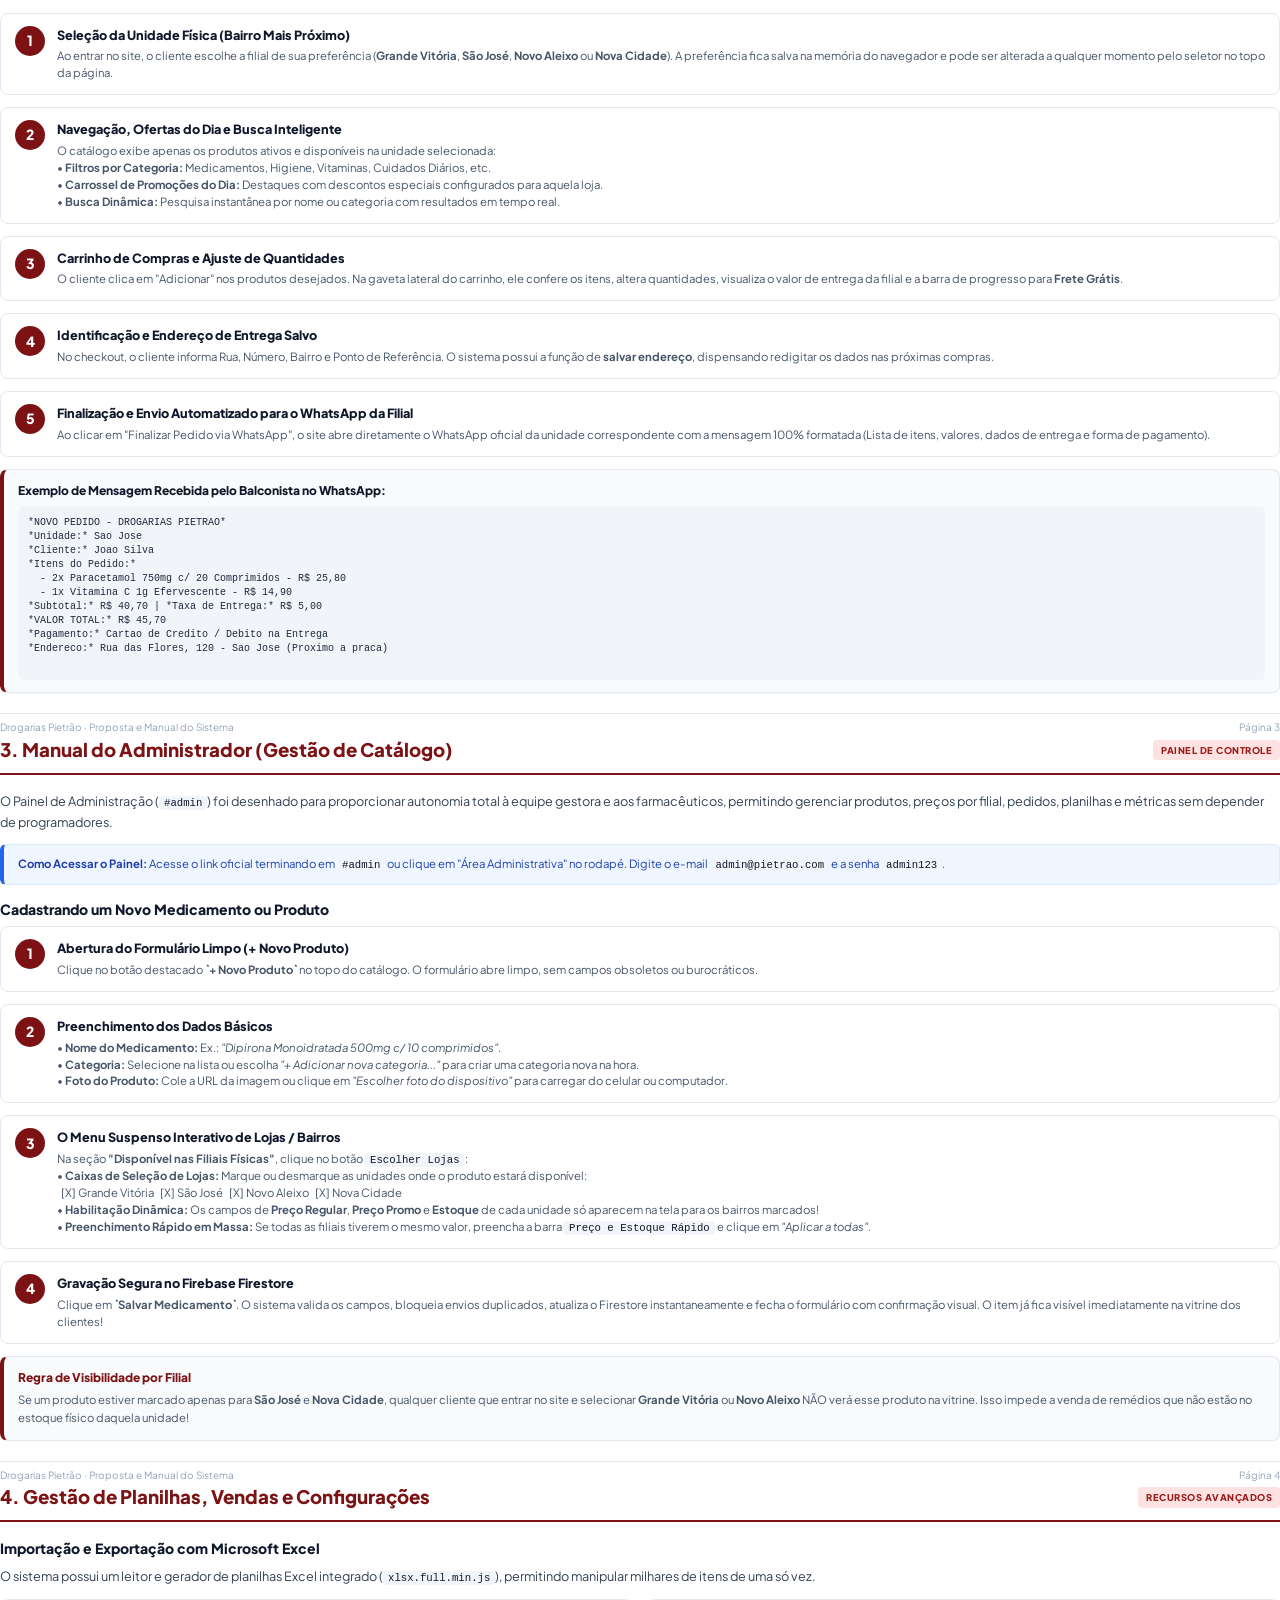
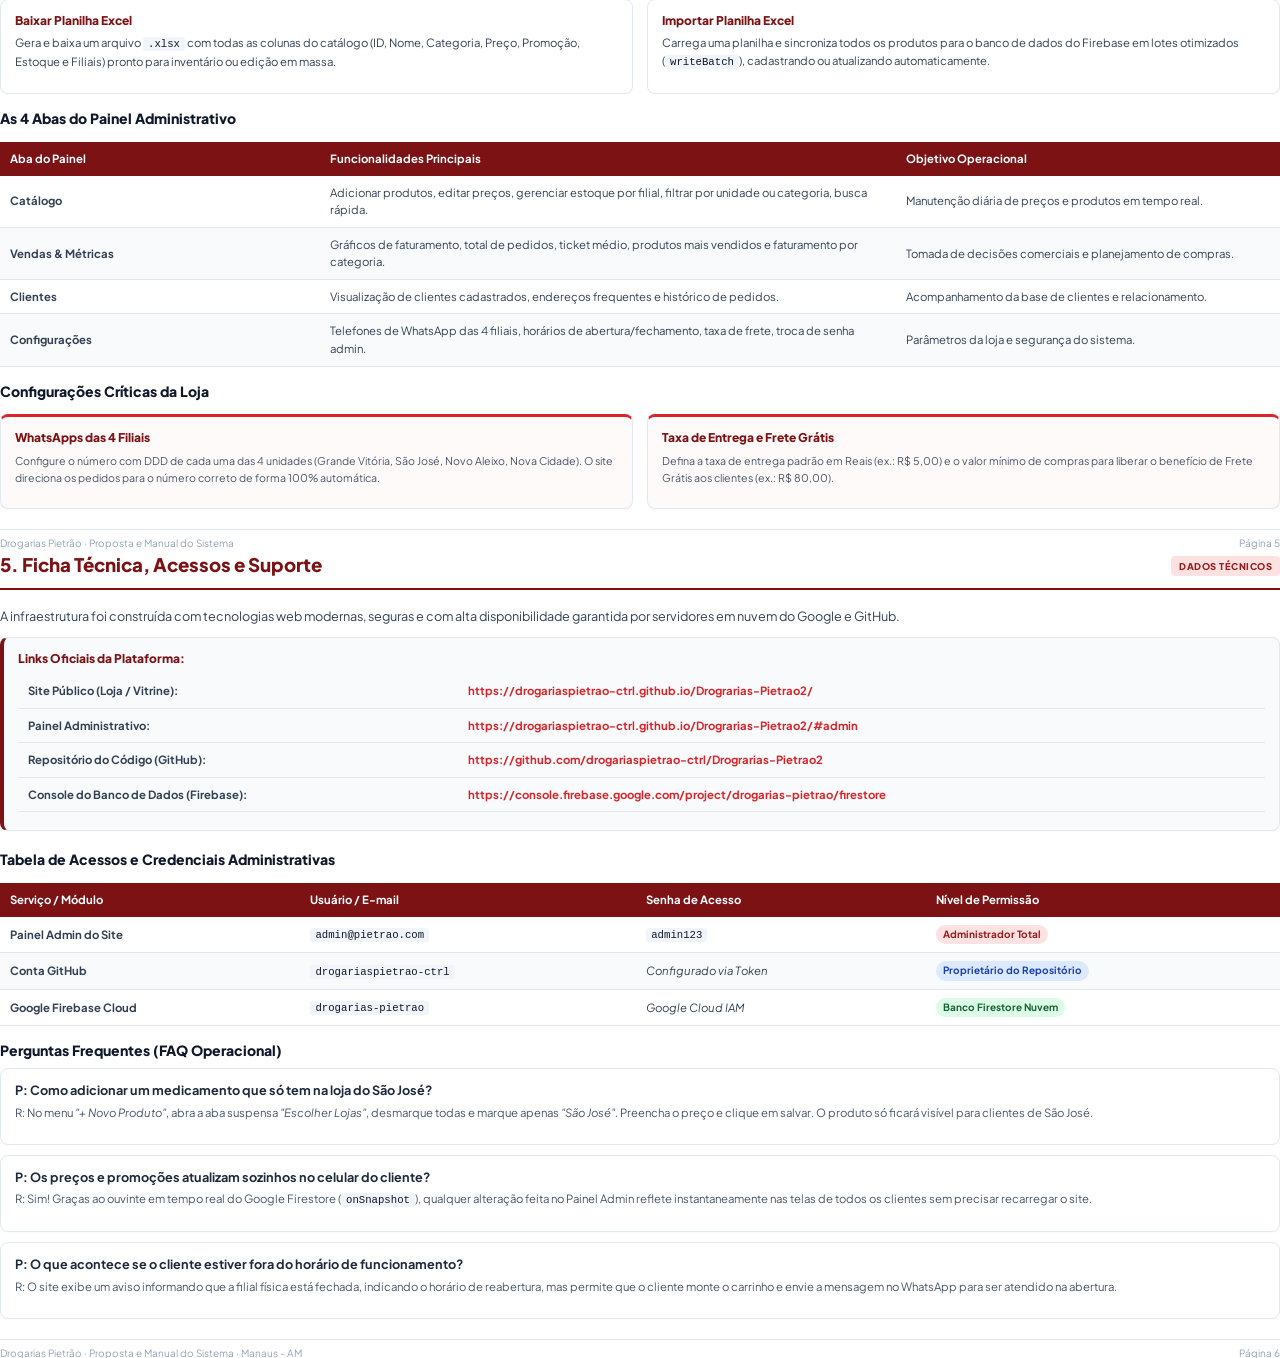
==== commit 6bf58681: "feat: suporte multi-filiais 4 unidades fisicas e whatsapp dinamico em PROPOSTA_E_MANUAL_DROGARIAS_PI" ====
--- a/PROPOSTA_E_MANUAL_DROGARIAS_PIETRAO.html
+++ b/PROPOSTA_E_MANUAL_DROGARIAS_PIETRAO.html
@@ -1,17 +1,16 @@
-﻿<!DOCTYPE html>
+<!DOCTYPE html>
 <html lang="pt-BR">
 <head>
   <meta charset="UTF-8">
-  <title>Proposta Comercial e Manual Operacional - Drogarias PietrÃ£o</title>
+  <meta http-equiv="Content-Type" content="text/html; charset=UTF-8">
+  <meta name="viewport" content="width=device-width, initial-scale=1.0">
+  <title>Proposta Comercial e Manual Operacional - Drogarias Pietrão</title>
   <style>
     @import url('https://fonts.googleapis.com/css2?family=Plus+Jakarta+Sans:wght@400;500;600;700;800&display=swap');
 
     @page {
       size: A4 portrait;
       margin: 14mm 14mm 14mm 14mm;
-      @bottom-right {
-        content: counter(page);
-      }
     }
 
     * {
@@ -21,7 +20,7 @@
     }
 
     body {
-      font-family: 'Plus Jakarta Sans', -apple-system, BlinkMacSystemFont, 'Segoe UI', Roboto, sans-serif;
+      font-family: 'Plus Jakarta Sans', -apple-system, BlinkMacSystemFont, 'Segoe UI', Roboto, 'Helvetica Neue', Arial, sans-serif;
       color: #1e293b;
       background-color: #ffffff;
       line-height: 1.55;
@@ -38,17 +37,21 @@
       page-break-inside: avoid;
     }
 
-    /* CAPA */
+    /* CAPA EXECUTIVA */
     .cover-container {
-      height: 98vh;
+      min-height: 260mm;
       display: flex;
       flex-direction: column;
       justify-content: space-between;
       border: 3px solid #7c1214;
       border-radius: 12px;
-      padding: 40px 36px;
-      background: linear-gradient(180deg, #ffffff 0%, #fff7f7 100%);
+      padding: 36px 32px;
+      background: linear-gradient(180deg, #ffffff 0%, #fff8f8 100%);
       position: relative;
+    }
+
+    .cover-top {
+      text-align: left;
     }
 
     .cover-badge {
@@ -56,7 +59,7 @@
       background: #7c1214;
       color: #ffffff;
       font-weight: 800;
-      font-size: 8.5pt;
+      font-size: 8pt;
       letter-spacing: 1.5px;
       text-transform: uppercase;
       padding: 6px 14px;
@@ -66,38 +69,38 @@
 
     .cover-logo-wrap {
       text-align: center;
-      margin: 20px 0;
+      margin: 15px 0 20px 0;
     }
 
     .cover-logo {
-      max-width: 260px;
-      max-height: 120px;
+      max-width: 250px;
+      max-height: 110px;
       object-fit: contain;
     }
 
     .cover-title {
-      font-size: 24pt;
+      font-size: 23pt;
       font-weight: 800;
       color: #7c1214;
       line-height: 1.2;
-      margin-bottom: 12px;
+      margin-bottom: 10px;
       text-align: center;
     }
 
     .cover-subtitle {
-      font-size: 12pt;
+      font-size: 11.5pt;
       font-weight: 600;
       color: #d9252a;
       text-align: center;
-      margin-bottom: 25px;
+      margin-bottom: 20px;
     }
 
     .cover-desc {
-      font-size: 10pt;
+      font-size: 9.5pt;
       color: #475569;
       text-align: center;
       max-width: 540px;
-      margin: 0 auto 30px auto;
+      margin: 0 auto 25px auto;
       line-height: 1.6;
     }
 
@@ -105,45 +108,54 @@
       display: grid;
       grid-template-columns: 1fr 1fr;
       gap: 12px;
-      margin-bottom: 30px;
+      margin-bottom: 25px;
     }
 
     .cover-feature-item {
       background: #ffffff;
-      border: 1px solid #fed7d7;
+      border: 1px solid #fecaca;
       border-left: 4px solid #d9252a;
       padding: 10px 14px;
       border-radius: 6px;
-      font-size: 9pt;
-      font-weight: 600;
+      font-size: 8.5pt;
+      font-weight: 700;
       color: #334155;
       display: flex;
       align-items: center;
       gap: 8px;
     }
 
+    .cover-feature-item span.icon-badge {
+      background: #fee2e2;
+      color: #991b1b;
+      font-weight: 800;
+      font-size: 8.5pt;
+      padding: 3px 8px;
+      border-radius: 4px;
+    }
+
     .cover-footer {
       border-top: 1.5px solid #e2e8f0;
-      padding-top: 16px;
+      padding-top: 14px;
       display: flex;
       justify-content: space-between;
       align-items: center;
-      font-size: 8.5pt;
+      font-size: 8pt;
       color: #64748b;
     }
 
-    /* CABEÃ‡ALHOS DE SEÃ‡ÃƒO */
+    /* CABEÇALHOS E ESTRUTURA DAS PÁGINAS */
     .section-header {
       border-bottom: 2.5px solid #7c1214;
       padding-bottom: 8px;
-      margin-bottom: 18px;
+      margin-bottom: 16px;
       display: flex;
       align-items: center;
       justify-content: space-between;
     }
 
     .section-header h2 {
-      font-size: 15pt;
+      font-size: 14pt;
       font-weight: 800;
       color: #7c1214;
       display: flex;
@@ -154,15 +166,16 @@
     .section-tag {
       background: #fee2e2;
       color: #991b1b;
-      font-size: 7.5pt;
+      font-size: 7pt;
       font-weight: 800;
       padding: 3px 8px;
       border-radius: 4px;
       text-transform: uppercase;
+      letter-spacing: 0.5px;
     }
 
     h3 {
-      font-size: 11pt;
+      font-size: 10.5pt;
       font-weight: 800;
       color: #0f172a;
       margin: 14px 0 6px 0;
@@ -194,11 +207,11 @@
       border: 1px solid #e2e8f0;
       border-radius: 8px;
       padding: 12px 14px;
-      box-shadow: 0 1px 3px rgba(0,0,0,0.03);
+      box-shadow: 0 1px 3px rgba(0,0,0,0.02);
     }
 
     .card-primary {
-      border-top: 3px solid #d9252a;
+      border-top: 3.5px solid #d9252a;
       background: #fffafa;
     }
 
@@ -214,7 +227,7 @@
     }
 
     .card h4 {
-      font-size: 9.5pt;
+      font-size: 9pt;
       font-weight: 800;
       color: #7c1214;
       margin-bottom: 4px;
@@ -223,11 +236,11 @@
       gap: 6px;
     }
 
-    /* FLUXO PASSO A PASSO */
+    /* PASSOS NUMERADOS */
     .step-box {
       display: flex;
-      gap: 14px;
-      margin-bottom: 14px;
+      gap: 12px;
+      margin-bottom: 12px;
       background: #ffffff;
       border: 1px solid #e2e8f0;
       border-radius: 8px;
@@ -239,9 +252,9 @@
       background: #7c1214;
       color: #ffffff;
       font-weight: 800;
-      font-size: 11pt;
-      width: 32px;
-      height: 32px;
+      font-size: 10.5pt;
+      width: 30px;
+      height: 30px;
       border-radius: 50%;
       display: flex;
       align-items: center;
@@ -249,17 +262,22 @@
       flex-shrink: 0;
     }
 
+    .step-content {
+      flex: 1;
+    }
+
     .step-content h4 {
-      font-size: 10pt;
+      font-size: 9.5pt;
       font-weight: 800;
       color: #0f172a;
-      margin-bottom: 4px;
+      margin-bottom: 3px;
     }
 
     .step-content p {
       margin-bottom: 0;
-      font-size: 9pt;
+      font-size: 8.5pt;
       color: #475569;
+      line-height: 1.5;
     }
 
     /* TABELAS */
@@ -318,8 +336,8 @@
       border-left: 4px solid #f59e0b;
       padding: 10px 14px;
       border-radius: 6px;
-      margin: 14px 0;
-      font-size: 9pt;
+      margin: 12px 0;
+      font-size: 8.5pt;
       color: #92400e;
     }
 
@@ -333,153 +351,162 @@
       border-left: 4px solid #2563eb;
       padding: 10px 14px;
       border-radius: 6px;
-      margin: 14px 0;
-      font-size: 9pt;
+      margin: 12px 0;
+      font-size: 8.5pt;
       color: #1e40af;
     }
 
     ul, ol {
-      margin-left: 20px;
-      margin-bottom: 12px;
+      margin-left: 18px;
+      margin-bottom: 10px;
     }
 
     li {
       margin-bottom: 4px;
       color: #334155;
-      font-size: 9.2pt;
+      font-size: 8.5pt;
     }
 
     .footer-doc {
-      margin-top: 24px;
+      margin-top: 20px;
       border-top: 1px solid #e2e8f0;
-      padding-top: 8px;
+      padding-top: 6px;
       display: flex;
       justify-content: space-between;
       font-size: 7.5pt;
       color: #94a3b8;
     }
+
+    code {
+      background: #f1f5f9;
+      color: #0f172a;
+      padding: 1px 5px;
+      border-radius: 3px;
+      font-size: 8pt;
+      font-family: Consolas, Monaco, monospace;
+    }
   </style>
 </head>
 <body>
 
-  <!-- ==================== PÃGINA 1: CAPA ==================== -->
+  <!-- ==================== PÁGINA 1: CAPA EXECUTIVA ==================== -->
   <div class="cover-container avoid-break">
-    <div>
-      <span class="cover-badge">DOCUMENTO TÃ‰CNICO & ESTRATÃ‰GICO</span>
+    <div class="cover-top">
+      <span class="cover-badge">DOCUMENTO EXECUTIVO &amp; ESTRATÉGICO</span>
       <div class="cover-logo-wrap">
-        <img src='[data-uri]' class='cover-logo' alt='Logo Drogarias PietrÃ£o' />
+        <img src="LOGO PIETRAO ATUALIZADO.jfif" class="cover-logo" alt="Logo Oficial Drogarias Pietrão" onerror="this.style.display='none'" />
       </div>
-      <h1 class="cover-title">Plataforma Digital & Sistema Multi-Filiais</h1>
-      <div class="cover-subtitle">Proposta Comercial, VisÃ£o da AutomatizaÃ§Ã£o e Manual de OperaÃ§Ã£o Completo</div>
+      <h1 class="cover-title">Plataforma Digital &amp; Sistema Multi-Filiais</h1>
+      <div class="cover-subtitle">Proposta Comercial, Visão da Automatização e Manual de Operação Completo</div>
       <p class="cover-desc">
-        ApresentaÃ§Ã£o detalhada da soluÃ§Ã£o digital integrada para as <strong>4 Filiais de Drogarias PietrÃ£o</strong>.
-        Engloba a vitrine virtual interativa, pedidos via WhatsApp contextualizados por loja, gestÃ£o centralizada no Firestore e manual de uso para clientes e administradores.
+        Apresentação detalhada da solução digital integrada para as <strong>4 Filiais de Drogarias Pietrão</strong>.
+        Engloba a vitrine virtual interativa, pedidos estruturados via WhatsApp por filial, gestão centralizada no Google Firebase e manual de instruções para clientes e administradores.
       </p>
     </div>
 
     <div>
       <div class="cover-features-grid">
-        <div class="cover-feature-item">ðŸ¢ 4 Filiais FÃ­sicas Integradas</div>
-        <div class="cover-feature-item">âš¡ Vitrine em Nuvem (Firebase 24/7)</div>
-        <div class="cover-feature-item">ðŸ’¬ Roteamento Inteligente de WhatsApp</div>
-        <div class="cover-feature-item">ðŸ“Š GestÃ£o de PreÃ§os e Estoque por Bairro</div>
-        <div class="cover-feature-item">ðŸ“ˆ RelatÃ³rios e MÃ©tricas Comerciais</div>
-        <div class="cover-feature-item">ðŸ“¥ ImportaÃ§Ã£o e ExportaÃ§Ã£o Excel</div>
+        <div class="cover-feature-item"><span class="icon-badge">01</span> 4 Filiais Físicas Integradas</div>
+        <div class="cover-feature-item"><span class="icon-badge">02</span> Vitrine em Nuvem (Firebase 24/7)</div>
+        <div class="cover-feature-item"><span class="icon-badge">03</span> Roteamento de WhatsApp por Bairro</div>
+        <div class="cover-feature-item"><span class="icon-badge">04</span> Preços e Estoques por Filial</div>
+        <div class="cover-feature-item"><span class="icon-badge">05</span> Relatórios e Métricas Comerciais</div>
+        <div class="cover-feature-item"><span class="icon-badge">06</span> Importação e Exportação Excel</div>
       </div>
 
       <div class="cover-footer">
-        <div><strong>Drogarias PietrÃ£o</strong> Â· Manaus - AM</div>
-        <div>Rede Integrada Multi-Lojas Â· 2026</div>
+        <div><strong>Drogarias Pietrão</strong> &middot; Manaus - AM</div>
+        <div>Rede Integrada Multi-Lojas &middot; 2026</div>
       </div>
     </div>
   </div>
 
-  <!-- ==================== PÃGINA 2: INTRODUÃ‡ÃƒO & AUTOMATIZAÃ‡ÃƒO ==================== -->
+  <!-- ==================== PÁGINA 2: INTRODUÇÃO & AUTOMATIZAÇÃO ==================== -->
   <div class="page-break"></div>
 
   <div class="section-header">
-    <h2>1. A ImportÃ¢ncia da AutomatizaÃ§Ã£o Digital</h2>
-    <span class="section-tag">VisÃ£o EstratÃ©gica</span>
+    <h2>1. A Importância da Automatização Digital</h2>
+    <span class="section-tag">Visão Estratégica</span>
   </div>
 
   <p>
-    O mercado farmacÃªutico moderno exige conveniÃªncia, velocidade e precisÃ£o. Ter um site prÃ³prio e automatizado nÃ£o Ã© apenas um canal adicional de vendas; Ã© a <strong>espinha dorsal da operaÃ§Ã£o moderna da drogaria</strong>, permitindo que a farmÃ¡cia atenda clientes a qualquer hora e em qualquer lugar, sem sobrecarregar o atendimento telefÃ´nico ou manual.
+    O mercado farmacêutico moderno exige conveniência, agilidade e precisão. Ter um site próprio e automatizado não é apenas um canal adicional de vendas; é a <strong>estrutura central da operação comercial da drogaria</strong>, permitindo atender clientes a qualquer hora e em qualquer lugar, sem sobrecarregar o atendimento telefônico ou balcão físico.
   </p>
 
   <div class="grid-2">
     <div class="card card-primary">
-      <h4>ðŸš¨ Desafios do Modelo Tradicional (Manual)</h4>
+      <h4>Desafios do Modelo Tradicional (Manual)</h4>
       <ul>
-        <li><strong>Fila de Mensagens no WhatsApp:</strong> O atendente perde minutos digitando preÃ§os, fotos e consultando estoques manualmente.</li>
-        <li><strong>Erros de InformaÃ§Ã£o:</strong> Informar preÃ§os desatualizados ou produtos esgotados no balcÃ£o.</li>
+        <li><strong>Fila de Mensagens no WhatsApp:</strong> O atendente perde minutos digitando preços, enviando fotos e consultando estoques manualmente.</li>
+        <li><strong>Erros de Informação:</strong> Risco de informar preços desatualizados ou produtos esgotados no balcão.</li>
         <li><strong>Perda de Clientes:</strong> Clientes desistem da compra se a resposta demorar mais de 3 minutos.</li>
-        <li><strong>DescentralizaÃ§Ã£o das Filiais:</strong> Dificuldade em controlar o que tem na loja do SÃ£o JosÃ© versus Novo Aleixo.</li>
+        <li><strong>Descentralização das Filiais:</strong> Dificuldade em controlar a disponibilidade entre unidades diferentes.</li>
       </ul>
     </div>
 
     <div class="card card-success">
-      <h4>âœ… SoluÃ§Ã£o com a Plataforma Drogarias PietrÃ£o</h4>
+      <h4>Solução com a Plataforma Drogarias Pietrão</h4>
       <ul>
-        <li><strong>CatÃ¡logo 24/7 com PreÃ§os Reais:</strong> O cliente visualiza a vitrine completa antes mesmo de chamar no WhatsApp.</li>
-        <li><strong>Roteamento por Bairro:</strong> O pedido vai direto para a filial mais prÃ³xima com a mensagem 100% pronta.</li>
-        <li><strong>Multi-PreÃ§o e Estoque Independente:</strong> Cada filial opera com seus valores ou herda a tabela padrÃ£o da rede.</li>
-        <li><strong>Atendimento em 1 Clique:</strong> O atendente sÃ³ precisa ler o pedido jÃ¡ formatado e confirmar o despacho.</li>
+        <li><strong>Catálogo 24/7 com Preços Reais:</strong> O cliente visualiza a vitrine completa antes de chamar no WhatsApp.</li>
+        <li><strong>Roteamento por Bairro:</strong> O pedido vai direto para a filial correta com a mensagem 100% pronta e formatada.</li>
+        <li><strong>Multi-Preço e Estoque Independente:</strong> Cada filial opera com seus valores ou herda a tabela padrão da rede.</li>
+        <li><strong>Atendimento em 1 Clique:</strong> O atendente só precisa ler o pedido formatado e despachar a entrega.</li>
       </ul>
     </div>
   </div>
 
-  <h3>Principais BenefÃ­cios da AutomatizaÃ§Ã£o para a Rede</h3>
+  <h3>Principais Benefícios da Automatização para a Rede</h3>
 
   <div class="grid-4">
     <div class="card">
-      <div style="font-size: 18pt; margin-bottom: 4px;">ðŸ“ˆ</div>
-      <strong>Aumento de Ticket MÃ©dio</strong>
-      <p style="font-size: 8pt; color: #64748b; margin-top: 4px;">O cliente descobre novos produtos, promoÃ§Ãµes do dia e itens correlatos na vitrine digital.</p>
+      <div style="font-weight:800; font-size:11pt; color:#7c1214; margin-bottom: 2px;">+ Ticket Médio</div>
+      <strong>Vendas Adicionais</strong>
+      <p style="font-size: 7.8pt; color: #64748b; margin-top: 4px;">O cliente descobre novos produtos, promoções do dia e itens correlatos na vitrine digital.</p>
     </div>
     <div class="card">
-      <div style="font-size: 18pt; margin-bottom: 4px;">â±ï¸</div>
-      <strong>Agilidade no Atendimento</strong>
-      <p style="font-size: 8pt; color: #64748b; margin-top: 4px;">ReduÃ§Ã£o de atÃ© 80% do tempo gasto para fechar uma venda no WhatsApp da loja.</p>
+      <div style="font-weight:800; font-size:11pt; color:#7c1214; margin-bottom: 2px;">-80% Tempo</div>
+      <strong>Agilidade Total</strong>
+      <p style="font-size: 7.8pt; color: #64748b; margin-top: 4px;">Redução drástica do tempo gasto para fechar uma venda no WhatsApp de cada filial.</p>
     </div>
     <div class="card">
-      <div style="font-size: 18pt; margin-bottom: 4px;">ðŸŽ¯</div>
-      <strong>FidelizaÃ§Ã£o do Cliente</strong>
-      <p style="font-size: 8pt; color: #64748b; margin-top: 4px;">EndereÃ§o de entrega salvo no navegador para compras recorrentes em segundos.</p>
+      <div style="font-weight:800; font-size:11pt; color:#7c1214; margin-bottom: 2px;">Fidelização</div>
+      <strong>Recompra Rápida</strong>
+      <p style="font-size: 7.8pt; color: #64748b; margin-top: 4px;">Endereço de entrega salvo no navegador para compras recorrentes em poucos segundos.</p>
     </div>
     <div class="card">
-      <div style="font-size: 18pt; margin-bottom: 4px;">â˜ï¸</div>
-      <strong>SeguranÃ§a em Nuvem</strong>
-      <p style="font-size: 8pt; color: #64748b; margin-top: 4px;">Google Firebase Firestore integrado: qualquer alteraÃ§Ã£o de preÃ§o reflete na hora em todos os dispositivos.</p>
+      <div style="font-weight:800; font-size:11pt; color:#7c1214; margin-bottom: 2px;">Nuvem 24/7</div>
+      <strong>Google Firebase</strong>
+      <p style="font-size: 7.8pt; color: #64748b; margin-top: 4px;">Qualquer alteração de preço ou estoque reflete instantaneamente em todos os celulares.</p>
     </div>
   </div>
 
   <div class="callout">
-    <strong>ðŸ’¡ Resumo Executivo:</strong> A plataforma transforma a presenÃ§a online de Drogarias PietrÃ£o em uma poderosa mÃ¡quina de vendas, unificando a identidade da marca enquanto preserva a autonomia e estoque de cada uma das 4 unidades fÃ­sicas.
+    <strong>Resumo Executivo:</strong> A plataforma transforma a presença online de Drogarias Pietrão em uma máquina de vendas de alta performance, unificando a força da marca enquanto preserva a autonomia operacional e o estoque de cada uma das 4 unidades físicas.
   </div>
 
   <div class="footer-doc">
-    <span>Drogarias PietrÃ£o Â· Proposta e Manual do Sistema</span>
-    <span>PÃ¡gina 2</span>
-  </div>
-
-  <!-- ==================== PÃGINA 3: GUIA DO CLIENTE ==================== -->
+    <span>Drogarias Pietrão &middot; Proposta e Manual do Sistema</span>
+    <span>Página 2</span>
+  </div>
+
+  <!-- ==================== PÁGINA 3: GUIA DO CLIENTE ==================== -->
   <div class="page-break"></div>
 
   <div class="section-header">
-    <h2>2. Guia do UsuÃ¡rio: Como o Cliente Compra no Site</h2>
-    <span class="section-tag">ExperiÃªncia do Cliente</span>
+    <h2>2. Guia do Usuário: Como o Cliente Compra no Site</h2>
+    <span class="section-tag">Experiência do Cliente</span>
   </div>
 
   <p>
-    O fluxo de compras foi planejado para ser ultra-rÃ¡pido, acessÃ­vel para celulares e computadores, e focado em converter o visitante em um pedido no WhatsApp em menos de 1 minuto.
+    O fluxo de compras foi planejado para ser ultra-rápido, intuitivo em celulares e computadores, focado em converter o visitante em um pedido fechado no WhatsApp em menos de 1 minuto.
   </p>
 
   <div class="step-box">
     <div class="step-number">1</div>
     <div class="step-content">
-      <h4>SeleÃ§Ã£o da Unidade FÃ­sica (Bairro Mais PrÃ³ximo)</h4>
+      <h4>Seleção da Unidade Física (Bairro Mais Próximo)</h4>
       <p>
-        Ao entrar no site pela primeira vez, o cliente Ã© convidado a escolher a sua filial mais prÃ³xima (<strong>Grande VitÃ³ria</strong>, <strong>SÃ£o JosÃ©</strong>, <strong>Novo Aleixo</strong> ou <strong>Nova Cidade</strong>). A escolha fica salva automaticamente na memÃ³ria do navegador (localStorage) e pode ser trocada a qualquer momento atravÃ©s do seletor no topo da pÃ¡gina.
+        Ao entrar no site, o cliente escolhe a filial de sua preferência (<strong>Grande Vitória</strong>, <strong>São José</strong>, <strong>Novo Aleixo</strong> ou <strong>Nova Cidade</strong>). A preferência fica salva na memória do navegador e pode ser alterada a qualquer momento pelo seletor no topo da página.
       </p>
     </div>
   </div>
@@ -487,12 +514,12 @@
   <div class="step-box">
     <div class="step-number">2</div>
     <div class="step-content">
-      <h4>NavegaÃ§Ã£o, Ofertas do Dia e Busca Inteligente</h4>
+      <h4>Navegação, Ofertas do Dia e Busca Inteligente</h4>
       <p>
-        O catÃ¡logo exibe apenas os produtos disponÃ­veis na unidade selecionada:
-        <br>â€¢ <strong>Filtros por Categoria:</strong> Medicamentos, Higiene, Vitaminas, Cuidados DiÃ¡rios, etc.
-        <br>â€¢ <strong>Carrossel de PromoÃ§Ãµes do Dia:</strong> Destaques com descontos especiais configurados para aquela loja.
-        <br>â€¢ <strong>Busca DinÃ¢mica:</strong> Pesquisa instantÃ¢nea por nome ou categoria com autocompletar.
+        O catálogo exibe apenas os produtos ativos e disponíveis na unidade selecionada:
+        <br>&bull; <strong>Filtros por Categoria:</strong> Medicamentos, Higiene, Vitaminas, Cuidados Diários, etc.
+        <br>&bull; <strong>Carrossel de Promoções do Dia:</strong> Destaques com descontos especiais configurados para aquela loja.
+        <br>&bull; <strong>Busca Dinâmica:</strong> Pesquisa instantânea por nome ou categoria com resultados em tempo real.
       </p>
     </div>
   </div>
@@ -502,7 +529,7 @@
     <div class="step-content">
       <h4>Carrinho de Compras e Ajuste de Quantidades</h4>
       <p>
-        O cliente clica em "Adicionar" nos produtos desejados. Na gaveta lateral do carrinho, ele confere subtotal, insere quantidades, visualiza o valor de entrega da filial e a meta para atingir <strong>Frete GrÃ¡tis</strong>.
+        O cliente clica em "Adicionar" nos produtos desejados. Na gaveta lateral do carrinho, ele confere os itens, altera quantidades, visualiza o valor de entrega da filial e a barra de progresso para <strong>Frete Grátis</strong>.
       </p>
     </div>
   </div>
@@ -510,9 +537,9 @@
   <div class="step-box">
     <div class="step-number">4</div>
     <div class="step-content">
-      <h4>IdentificaÃ§Ã£o e EndereÃ§o de Entrega Salvo</h4>
+      <h4>Identificação e Endereço de Entrega Salvo</h4>
       <p>
-        No checkout, o cliente informa Rua, NÃºmero, Bairro e Ponto de ReferÃªncia. O sistema possui a funÃ§Ã£o de <strong>salvar endereÃ§o</strong>, eliminando a necessidade de redigitar os dados em compras futuras.
+        No checkout, o cliente informa Rua, Número, Bairro e Ponto de Referência. O sistema possui a função de <strong>salvar endereço</strong>, dispensando redigitar os dados nas próximas compras.
       </p>
     </div>
   </div>
@@ -520,48 +547,48 @@
   <div class="step-box">
     <div class="step-number">5</div>
     <div class="step-content">
-      <h4>FinalizaÃ§Ã£o e Envio Automatizado para o WhatsApp da Loja</h4>
+      <h4>Finalização e Envio Automatizado para o WhatsApp da Filial</h4>
       <p>
-        Ao clicar em "Finalizar Pedido via WhatsApp", o site abre diretamente o WhatsApp oficial da unidade correspondente com a mensagem perfeitamente formatada (Lista de itens, valores, dados de entrega e forma de pagamento).
+        Ao clicar em "Finalizar Pedido via WhatsApp", o site abre diretamente o WhatsApp oficial da unidade correspondente com a mensagem 100% formatada (Lista de itens, valores, dados de entrega e forma de pagamento).
       </p>
     </div>
   </div>
 
   <div class="card card-highlight avoid-break">
-    <h4 style="color:#0f172a; margin-bottom:6px;">ðŸ“± Exemplo de Mensagem Recebida pelo Balconista no WhatsApp:</h4>
-    <pre style="background:#f1f5f9; padding:10px; border-radius:6px; font-size:7.5pt; font-family:monospace; color:#1e293b; line-height:1.4;">
-ðŸ›’ *NOVO PEDIDO - DROGARIAS PIETRÃƒO*
-ðŸ“ *Unidade:* SÃ£o JosÃ©
-ðŸ‘¤ *Cliente:* JoÃ£o Silva
-ðŸ“¦ *Itens do Pedido:*
-  â€¢ 2x Paracetamol 750mg c/ 20 Comprimidos - R$ 25,80
-  â€¢ 1x Vitamina C 1g Efervescente - R$ 14,90
-ðŸ’µ *Subtotal:* R$ 40,70 | ðŸ›µ *Taxa de Entrega:* R$ 5,00
-ðŸ’° *VALOR TOTAL:* R$ 45,70
-ðŸ’³ *Pagamento:* CartÃ£o de CrÃ©dito / DÃ©bito na Entrega
-ðŸ“ *EndereÃ§o:* Rua das Flores, 120 - SÃ£o JosÃ© (PrÃ³ximo Ã  praÃ§a)
+    <h4 style="color:#0f172a; margin-bottom:6px;">Exemplo de Mensagem Recebida pelo Balconista no WhatsApp:</h4>
+    <pre style="background:#f1f5f9; padding:10px; border-radius:6px; font-size:7.5pt; font-family:Consolas, monospace; color:#1e293b; line-height:1.4;">
+*NOVO PEDIDO - DROGARIAS PIETRAO*
+*Unidade:* Sao Jose
+*Cliente:* Joao Silva
+*Itens do Pedido:*
+  - 2x Paracetamol 750mg c/ 20 Comprimidos - R$ 25,80
+  - 1x Vitamina C 1g Efervescente - R$ 14,90
+*Subtotal:* R$ 40,70 | *Taxa de Entrega:* R$ 5,00
+*VALOR TOTAL:* R$ 45,70
+*Pagamento:* Cartao de Credito / Debito na Entrega
+*Endereco:* Rua das Flores, 120 - Sao Jose (Proximo a praca)
     </pre>
   </div>
 
   <div class="footer-doc">
-    <span>Drogarias PietrÃ£o Â· Proposta e Manual do Sistema</span>
-    <span>PÃ¡gina 3</span>
-  </div>
-
-  <!-- ==================== PÃGINA 4: MANUAL DO ADMIN - PARTE 1 ==================== -->
+    <span>Drogarias Pietrão &middot; Proposta e Manual do Sistema</span>
+    <span>Página 3</span>
+  </div>
+
+  <!-- ==================== PÁGINA 4: MANUAL DO ADMIN - PARTE 1 ==================== -->
   <div class="page-break"></div>
 
   <div class="section-header">
-    <h2>3. Manual do Administrador (GestÃ£o de CatÃ¡logo)</h2>
+    <h2>3. Manual do Administrador (Gestão de Catálogo)</h2>
     <span class="section-tag">Painel de Controle</span>
   </div>
 
   <p>
-    O Painel de AdministraÃ§Ã£o (#admin) foi desenhado para proporcionar autonomia total Ã  equipe gestora e aos farmacÃªuticos, permitindo gerenciar produtos, preÃ§os por filial, pedidos, planilhas e mÃ©tricas sem depender de programadores.
+    O Painel de Administração (<code>#admin</code>) foi desenhado para proporcionar autonomia total à equipe gestora e aos farmacêuticos, permitindo gerenciar produtos, preços por filial, pedidos, planilhas e métricas sem depender de programadores.
   </p>
 
   <div class="callout-pro">
-    <strong>ðŸ” Como Acessar o Painel:</strong> Acesse o link oficial terminando em <code>#admin</code> ou clique em "Ãrea Administrativa" no rodapÃ©. Digite o e-mail <code>admin@pietrao.com</code> e a senha <code>admin123</code>.
+    <strong>Como Acessar o Painel:</strong> Acesse o link oficial terminando em <code>#admin</code> ou clique em "Área Administrativa" no rodapé. Digite o e-mail <code>admin@pietrao.com</code> e a senha <code>admin123</code>.
   </div>
 
   <h3>Cadastrando um Novo Medicamento ou Produto</h3>
@@ -569,9 +596,9 @@
   <div class="step-box">
     <div class="step-number">1</div>
     <div class="step-content">
-      <h4>Abertura do FormulÃ¡rio Limpo (+ Novo Produto)</h4>
+      <h4>Abertura do Formulário Limpo (+ Novo Produto)</h4>
       <p>
-        Clique no botÃ£o destacado <strong>+ Novo Produto</strong> no topo do catÃ¡logo. O formulÃ¡rio abre limpo, sem campos obsoletos ou burocrÃ¡ticos.
+        Clique no botão destacado <strong>`+ Novo Produto`</strong> no topo do catálogo. O formulário abre limpo, sem campos obsoletos ou burocráticos.
       </p>
     </div>
   </div>
@@ -579,11 +606,11 @@
   <div class="step-box">
     <div class="step-number">2</div>
     <div class="step-content">
-      <h4>Preenchimento dos Dados BÃ¡sicos</h4>
+      <h4>Preenchimento dos Dados Básicos</h4>
       <p>
-        â€¢ <strong>Nome do Medicamento:</strong> Ex.: <em>"Dipirona Monoidratada 500mg c/ 10 comprimidos"</em>.
-        <br>â€¢ <strong>Categoria:</strong> Selecione na lista ou escolha <em>"+ Adicionar nova categoria..."</em> para criar uma categoria nova na hora.
-        <br>â€¢ <strong>Foto do Produto:</strong> Cole a URL da imagem ou clique em <em>"Escolher foto do dispositivo"</em> para carregar do celular ou computador.
+        &bull; <strong>Nome do Medicamento:</strong> Ex.: <em>"Dipirona Monoidratada 500mg c/ 10 comprimidos"</em>.
+        <br>&bull; <strong>Categoria:</strong> Selecione na lista ou escolha <em>"+ Adicionar nova categoria..."</em> para criar uma categoria nova na hora.
+        <br>&bull; <strong>Foto do Produto:</strong> Cole a URL da imagem ou clique em <em>"Escolher foto do dispositivo"</em> para carregar do celular ou computador.
       </p>
     </div>
   </div>
@@ -591,13 +618,13 @@
   <div class="step-box">
     <div class="step-number">3</div>
     <div class="step-content">
-      <h4>O Novo Menu Suspenso Interativo de Bairros (Filiais)</h4>
+      <h4>O Menu Suspenso Interativo de Lojas / Bairros</h4>
       <p>
-        Na seÃ§Ã£o <strong>"ðŸ¬ DisponÃ­vel nas Filiais FÃ­sicas"</strong>, clique no botÃ£o <code>â–¼ Escolher Lojas</code>:
-        <br>â€¢ <strong>Caixa de SeleÃ§Ã£o de Lojas:</strong> Marque ou desmarque as unidades onde o produto estarÃ¡ disponÃ­vel:
-        <br>&nbsp;&nbsp;â˜‘ï¸ Grande VitÃ³ria &nbsp;&nbsp;â˜‘ï¸ SÃ£o JosÃ© &nbsp;&nbsp;â˜‘ï¸ Novo Aleixo &nbsp;&nbsp;â˜‘ï¸ Nova Cidade
-        <br>â€¢ <strong>HabilitaÃ§Ã£o DinÃ¢mica:</strong> Os campos de <strong>PreÃ§o Regular</strong>, <strong>PreÃ§o Promo</strong> e <strong>Estoque</strong> de cada unidade sÃ³ aparecem na tela para os bairros marcados!
-        <br>â€¢ <strong>Preenchimento RÃ¡pido em Massa:</strong> Se todas as filiais tiverem o mesmo valor, preencha a barra <code>âš¡ PreÃ§o e Estoque RÃ¡pido</code> e clique em <em>"Aplicar a todas"</em>.
+        Na seção <strong>"Disponível nas Filiais Físicas"</strong>, clique no botão <code>Escolher Lojas</code>:
+        <br>&bull; <strong>Caixas de Seleção de Lojas:</strong> Marque ou desmarque as unidades onde o produto estará disponível:
+        <br>&nbsp;&nbsp;[X] Grande Vitória &nbsp;&nbsp;[X] São José &nbsp;&nbsp;[X] Novo Aleixo &nbsp;&nbsp;[X] Nova Cidade
+        <br>&bull; <strong>Habilitação Dinâmica:</strong> Os campos de <strong>Preço Regular</strong>, <strong>Preço Promo</strong> e <strong>Estoque</strong> de cada unidade só aparecem na tela para os bairros marcados!
+        <br>&bull; <strong>Preenchimento Rápido em Massa:</strong> Se todas as filiais tiverem o mesmo valor, preencha a barra <code>Preço e Estoque Rápido</code> e clique em <em>"Aplicar a todas"</em>.
       </p>
     </div>
   </div>
@@ -605,46 +632,46 @@
   <div class="step-box">
     <div class="step-number">4</div>
     <div class="step-content">
-      <h4>GravaÃ§Ã£o Segura no Firebase Firestore</h4>
+      <h4>Gravação Segura no Firebase Firestore</h4>
       <p>
-        Clique em <strong>Salvar Medicamento</strong>. O sistema valida os campos, bloqueia envios duplicados, atualiza o Firestore instantaneamente e fecha o modal com confirmaÃ§Ã£o visual. O item jÃ¡ fica visÃ­vel imediatamente na vitrine dos clientes!
+        Clique em <strong>`Salvar Medicamento`</strong>. O sistema valida os campos, bloqueia envios duplicados, atualiza o Firestore instantaneamente e fecha o formulário com confirmação visual. O item já fica visível imediatamente na vitrine dos clientes!
       </p>
     </div>
   </div>
 
   <div class="card card-highlight avoid-break">
-    <h4>ðŸ’¡ Comportamento de Visibilidade por Filial</h4>
+    <h4>Regra de Visibilidade por Filial</h4>
     <p style="font-size:8.5pt; color:#475569; margin:0;">
-      Se um produto estiver marcado apenas para <strong>SÃ£o JosÃ©</strong> e <strong>Nova Cidade</strong>, qualquer cliente que entrar no site e selecionar <strong>Grande VitÃ³ria</strong> ou <strong>Novo Aleixo</strong> NÃƒO verÃ¡ esse produto na vitrine. Isso impede vendas de remÃ©dios que nÃ£o estÃ£o no estoque fÃ­sico daquela unidade!
+      Se um produto estiver marcado apenas para <strong>São José</strong> e <strong>Nova Cidade</strong>, qualquer cliente que entrar no site e selecionar <strong>Grande Vitória</strong> ou <strong>Novo Aleixo</strong> NÃO verá esse produto na vitrine. Isso impede a venda de remédios que não estão no estoque físico daquela unidade!
     </p>
   </div>
 
   <div class="footer-doc">
-    <span>Drogarias PietrÃ£o Â· Proposta e Manual do Sistema</span>
-    <span>PÃ¡gina 4</span>
-  </div>
-
-  <!-- ==================== PÃGINA 5: MANUAL DO ADMIN - PARTE 2 ==================== -->
+    <span>Drogarias Pietrão &middot; Proposta e Manual do Sistema</span>
+    <span>Página 4</span>
+  </div>
+
+  <!-- ==================== PÁGINA 5: MANUAL DO ADMIN - PARTE 2 ==================== -->
   <div class="page-break"></div>
 
   <div class="section-header">
-    <h2>4. GestÃ£o de Planilhas, Vendas e ConfiguraÃ§Ãµes</h2>
-    <span class="section-tag">Recursos AvanÃ§ados</span>
-  </div>
-
-  <h3>ImportaÃ§Ã£o e ExportaÃ§Ã£o com Microsoft Excel</h3>
+    <h2>4. Gestão de Planilhas, Vendas e Configurações</h2>
+    <span class="section-tag">Recursos Avançados</span>
+  </div>
+
+  <h3>Importação e Exportação com Microsoft Excel</h3>
   <p>
-    O sistema possui um leitor e gerador de planilhas Excel integrado (xlsx.full.min.js), permitindo manipular milhares de itens de uma sÃ³ vez.
+    O sistema possui um leitor e gerador de planilhas Excel integrado (<code>xlsx.full.min.js</code>), permitindo manipular milhares de itens de uma só vez.
   </p>
 
   <div class="grid-2">
     <div class="card">
-      <h4>ðŸ“Š Baixar Planilha Excel</h4>
-      <p style="font-size:8.5pt;">Gera e baixa um arquivo <code>.xlsx</code> com todas as colunas do catÃ¡logo (ID, Nome, Categoria, PreÃ§o, PromoÃ§Ã£o, Estoque e Filiais) pronto para inventÃ¡rio ou ediÃ§Ã£o em massa.</p>
+      <h4>Baixar Planilha Excel</h4>
+      <p style="font-size:8.5pt;">Gera e baixa um arquivo <code>.xlsx</code> com todas as colunas do catálogo (ID, Nome, Categoria, Preço, Promoção, Estoque e Filiais) pronto para inventário ou edição em massa.</p>
     </div>
     <div class="card">
-      <h4>ðŸ“¤ Importar Planilha Excel</h4>
-      <p style="font-size:8.5pt;">Carrega uma planilha e sincroniza todos os produtos para o banco de dados do Firebase em lotes otimizados (writeBatch), cadastrando ou atualizando automaticamente.</p>
+      <h4>Importar Planilha Excel</h4>
+      <p style="font-size:8.5pt;">Carrega uma planilha e sincroniza todos os produtos para o banco de dados do Firebase em lotes otimizados (<code>writeBatch</code>), cadastrando ou atualizando automaticamente.</p>
     </div>
   </div>
 
@@ -660,63 +687,63 @@
     </thead>
     <tbody>
       <tr>
-        <td><strong>ðŸ“¦ CatÃ¡logo</strong></td>
-        <td>Adicionar produtos, editar preÃ§os, gerenciar estoque por filial, filtrar por unidade ou categoria, busca rÃ¡pida.</td>
-        <td>ManutenÃ§Ã£o diÃ¡ria de preÃ§os e produtos em tempo real.</td>
+        <td><strong>Catálogo</strong></td>
+        <td>Adicionar produtos, editar preços, gerenciar estoque por filial, filtrar por unidade ou categoria, busca rápida.</td>
+        <td>Manutenção diária de preços e produtos em tempo real.</td>
       </tr>
       <tr>
-        <td><strong>ðŸ“ˆ Vendas & MÃ©tricas</strong></td>
-        <td>GrÃ¡ficos de faturamento, total de pedidos, ticket mÃ©dio, produtos mais vendidos e faturamento por categoria.</td>
-        <td>Tomada de decisÃµes comerciais e planejamento de compras.</td>
+        <td><strong>Vendas &amp; Métricas</strong></td>
+        <td>Gráficos de faturamento, total de pedidos, ticket médio, produtos mais vendidos e faturamento por categoria.</td>
+        <td>Tomada de decisões comerciais e planejamento de compras.</td>
       </tr>
       <tr>
-        <td><strong>ðŸ‘¥ Clientes</strong></td>
-        <td>VisualizaÃ§Ã£o de clientes cadastrados, endereÃ§os frequentes e histÃ³rico de pedidos.</td>
+        <td><strong>Clientes</strong></td>
+        <td>Visualização de clientes cadastrados, endereços frequentes e histórico de pedidos.</td>
         <td>Acompanhamento da base de clientes e relacionamento.</td>
       </tr>
       <tr>
-        <td><strong>âš™ï¸ ConfiguraÃ§Ãµes</strong></td>
-        <td>Telefones de WhatsApp das 4 filiais, horÃ¡rios de abertura/fechamento, taxa de frete, troca de senha admin.</td>
-        <td>ParÃ¢metros da loja e seguranÃ§a do sistema.</td>
+        <td><strong>Configurações</strong></td>
+        <td>Telefones de WhatsApp das 4 filiais, horários de abertura/fechamento, taxa de frete, troca de senha admin.</td>
+        <td>Parâmetros da loja e segurança do sistema.</td>
       </tr>
     </tbody>
   </table>
 
-  <h3>ConfiguraÃ§Ãµes CrÃ­ticas da Loja</h3>
+  <h3>Configurações Críticas da Loja</h3>
   <div class="grid-2">
     <div class="card card-primary">
-      <h4>ðŸ“ž WhatsApps das 4 Filiais</h4>
-      <p style="font-size:8pt; color:#475569;">Configure o nÃºmero com DDD de cada uma das 4 unidades (Grande VitÃ³ria, SÃ£o JosÃ©, Novo Aleixo, Nova Cidade). O site direciona os pedidos para o nÃºmero correto de forma 100% automÃ¡tica.</p>
+      <h4>WhatsApps das 4 Filiais</h4>
+      <p style="font-size:8pt; color:#475569;">Configure o número com DDD de cada uma das 4 unidades (Grande Vitória, São José, Novo Aleixo, Nova Cidade). O site direciona os pedidos para o número correto de forma 100% automática.</p>
     </div>
     <div class="card card-primary">
-      <h4>ðŸ›µ Taxa de Entrega e Frete GrÃ¡tis</h4>
-      <p style="font-size:8pt; color:#475569;">Defina a taxa de entrega padrÃ£o em Reais (ex.: R$ 5,00) e o valor mÃ­nimo de compras para liberar o benefÃ­cio de Frete GrÃ¡tis aos clientes (ex.: R$ 80,00).</p>
+      <h4>Taxa de Entrega e Frete Grátis</h4>
+      <p style="font-size:8pt; color:#475569;">Defina a taxa de entrega padrão em Reais (ex.: R$ 5,00) e o valor mínimo de compras para liberar o benefício de Frete Grátis aos clientes (ex.: R$ 80,00).</p>
     </div>
   </div>
 
   <div class="footer-doc">
-    <span>Drogarias PietrÃ£o Â· Proposta e Manual do Sistema</span>
-    <span>PÃ¡gina 5</span>
-  </div>
-
-  <!-- ==================== PÃGINA 6: INFORMAÃ‡Ã•ES TÃ‰CNICAS E LINKS ==================== -->
+    <span>Drogarias Pietrão &middot; Proposta e Manual do Sistema</span>
+    <span>Página 5</span>
+  </div>
+
+  <!-- ==================== PÁGINA 6: INFORMAÇÕES TÉCNICAS E LINKS ==================== -->
   <div class="page-break"></div>
 
   <div class="section-header">
-    <h2>5. Ficha TÃ©cnica, Acessos e Suporte</h2>
-    <span class="section-tag">Dados TÃ©cnicos</span>
+    <h2>5. Ficha Técnica, Acessos e Suporte</h2>
+    <span class="section-tag">Dados Técnicos</span>
   </div>
 
   <p>
-    A infraestrutura foi construÃ­da com tecnologias web modernas, seguras e com alta disponibilidade garantida por servidores em nuvem do Google e GitHub.
+    A infraestrutura foi construída com tecnologias web modernas, seguras e com alta disponibilidade garantida por servidores em nuvem do Google e GitHub.
   </p>
 
   <div class="card card-highlight" style="margin-bottom: 18px;">
-    <h4>ðŸŒ Links Oficiais da Plataforma:</h4>
+    <h4>Links Oficiais da Plataforma:</h4>
     <table style="margin: 6px 0;">
       <tbody>
         <tr>
-          <td><strong>Site PÃºblico (Loja / Vitrine):</strong></td>
+          <td><strong>Site Público (Loja / Vitrine):</strong></td>
           <td><a href="https://drogariaspietrao-ctrl.github.io/Drograrias-Pietrao2/" style="color:#d9252a; font-weight:700; text-decoration:none;">https://drogariaspietrao-ctrl.github.io/Drograrias-Pietrao2/</a></td>
         </tr>
         <tr>
@@ -724,7 +751,7 @@
           <td><a href="https://drogariaspietrao-ctrl.github.io/Drograrias-Pietrao2/#admin" style="color:#d9252a; font-weight:700; text-decoration:none;">https://drogariaspietrao-ctrl.github.io/Drograrias-Pietrao2/#admin</a></td>
         </tr>
         <tr>
-          <td><strong>RepositÃ³rio do CÃ³digo (GitHub):</strong></td>
+          <td><strong>Repositório do Código (GitHub):</strong></td>
           <td><a href="https://github.com/drogariaspietrao-ctrl/Drograrias-Pietrao2" style="color:#d9252a; font-weight:700; text-decoration:none;">https://github.com/drogariaspietrao-ctrl/Drograrias-Pietrao2</a></td>
         </tr>
         <tr>
@@ -740,10 +767,10 @@
   <table>
     <thead>
       <tr>
-        <th>ServiÃ§o / MÃ³dulo</th>
-        <th>UsuÃ¡rio / E-mail</th>
+        <th>Serviço / Módulo</th>
+        <th>Usuário / E-mail</th>
         <th>Senha de Acesso</th>
-        <th>NÃ­vel de PermissÃ£o</th>
+        <th>Nível de Permissão</th>
       </tr>
     </thead>
     <tbody>
@@ -757,7 +784,7 @@
         <td><strong>Conta GitHub</strong></td>
         <td><code>drogariaspietrao-ctrl</code></td>
         <td><em>Configurado via Token</em></td>
-        <td><span class="badge badge-blue">ProprietÃ¡rio do RepositÃ³rio</span></td>
+        <td><span class="badge badge-blue">Proprietário do Repositório</span></td>
       </tr>
       <tr>
         <td><strong>Google Firebase Cloud</strong></td>
@@ -771,30 +798,30 @@
   <h3>Perguntas Frequentes (FAQ Operacional)</h3>
 
   <div class="card" style="margin-bottom: 10px;">
-    <strong>P: Como adicionar um medicamento que sÃ³ tem na loja do SÃ£o JosÃ©?</strong>
+    <strong>P: Como adicionar um medicamento que só tem na loja do São José?</strong>
     <p style="font-size: 8.5pt; color: #475569; margin-top: 3px;">
-      R: No menu <em>"+ Novo Produto"</em>, abra a aba suspensa <em>"â–¼ Escolher Lojas"</em>, desmarque todas e marque apenas <em>"SÃ£o JosÃ©"</em>. Preencha o preÃ§o e clique em salvar. O produto sÃ³ ficarÃ¡ visÃ­vel para clientes de SÃ£o JosÃ©.
+      R: No menu <em>"+ Novo Produto"</em>, abra a aba suspensa <em>"Escolher Lojas"</em>, desmarque todas e marque apenas <em>"São José"</em>. Preencha o preço e clique em salvar. O produto só ficará visível para clientes de São José.
     </p>
   </div>
 
   <div class="card" style="margin-bottom: 10px;">
-    <strong>P: Os preÃ§os e promoÃ§Ãµes atualizam sozinhos no celular do cliente?</strong>
+    <strong>P: Os preços e promoções atualizam sozinhos no celular do cliente?</strong>
     <p style="font-size: 8.5pt; color: #475569; margin-top: 3px;">
-      R: Sim! GraÃ§as ao ouvinte em tempo real do Google Firestore (onSnapshot), qualquer alteraÃ§Ã£o feita no Painel Admin reflete instantaneamente nas telas de todos os clientes sem precisar recarregar o site.
+      R: Sim! Graças ao ouvinte em tempo real do Google Firestore (<code>onSnapshot</code>), qualquer alteração feita no Painel Admin reflete instantaneamente nas telas de todos os clientes sem precisar recarregar o site.
     </p>
   </div>
 
   <div class="card">
-    <strong>P: O que acontece se o cliente estiver fora do horÃ¡rio de funcionamento?</strong>
+    <strong>P: O que acontece se o cliente estiver fora do horário de funcionamento?</strong>
     <p style="font-size: 8.5pt; color: #475569; margin-top: 3px;">
-      R: O site exibe um aviso informando que a filial fÃ­sica estÃ¡ fechada, indicando o horÃ¡rio de reabertura, mas permite que o cliente monte o carrinho e envie a mensagem no WhatsApp para ser atendido na abertura.
+      R: O site exibe um aviso informando que a filial física está fechada, indicando o horário de reabertura, mas permite que o cliente monte o carrinho e envie a mensagem no WhatsApp para ser atendido na abertura.
     </p>
   </div>
 
   <div class="footer-doc">
-    <span>Drogarias PietrÃ£o Â· Proposta e Manual do Sistema Â· Manaus - AM</span>
-    <span>PÃ¡gina 6</span>
+    <span>Drogarias Pietrão &middot; Proposta e Manual do Sistema &middot; Manaus - AM</span>
+    <span>Página 6</span>
   </div>
 
 </body>
-</html>+</html>
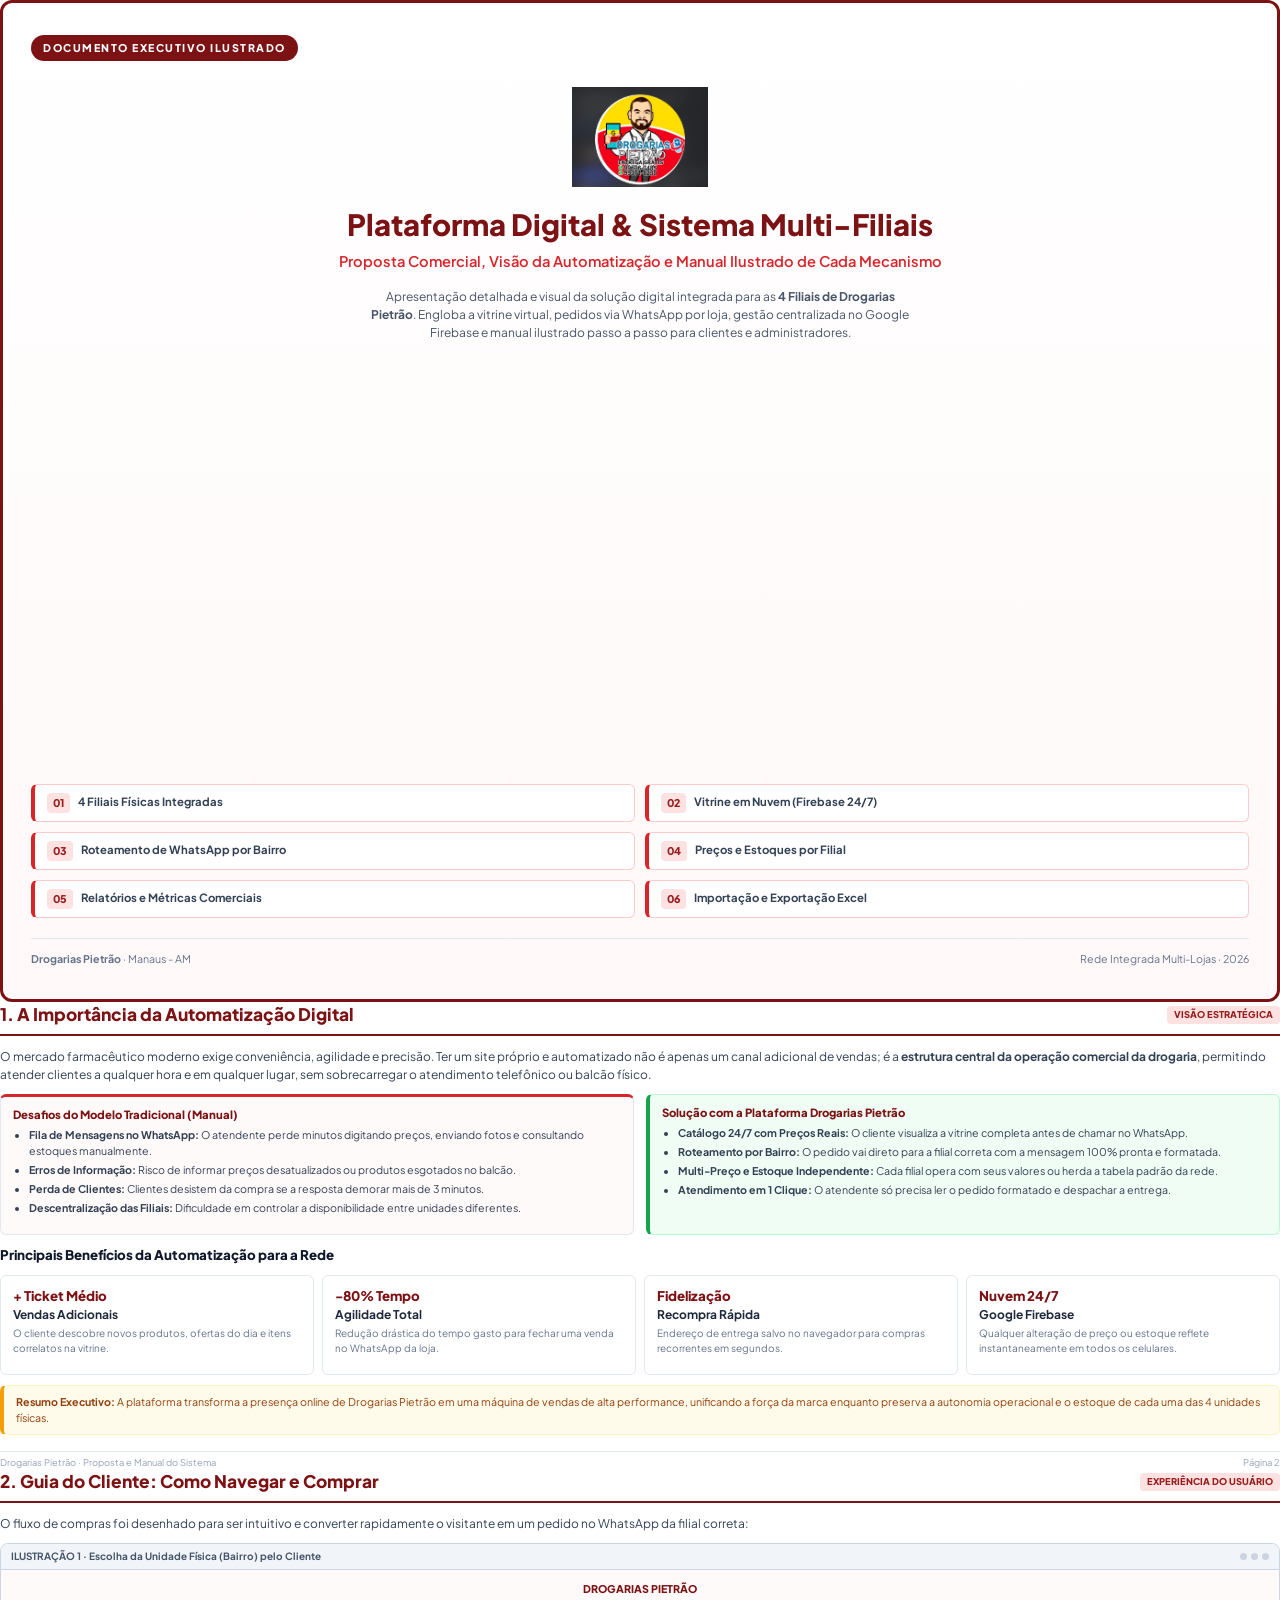
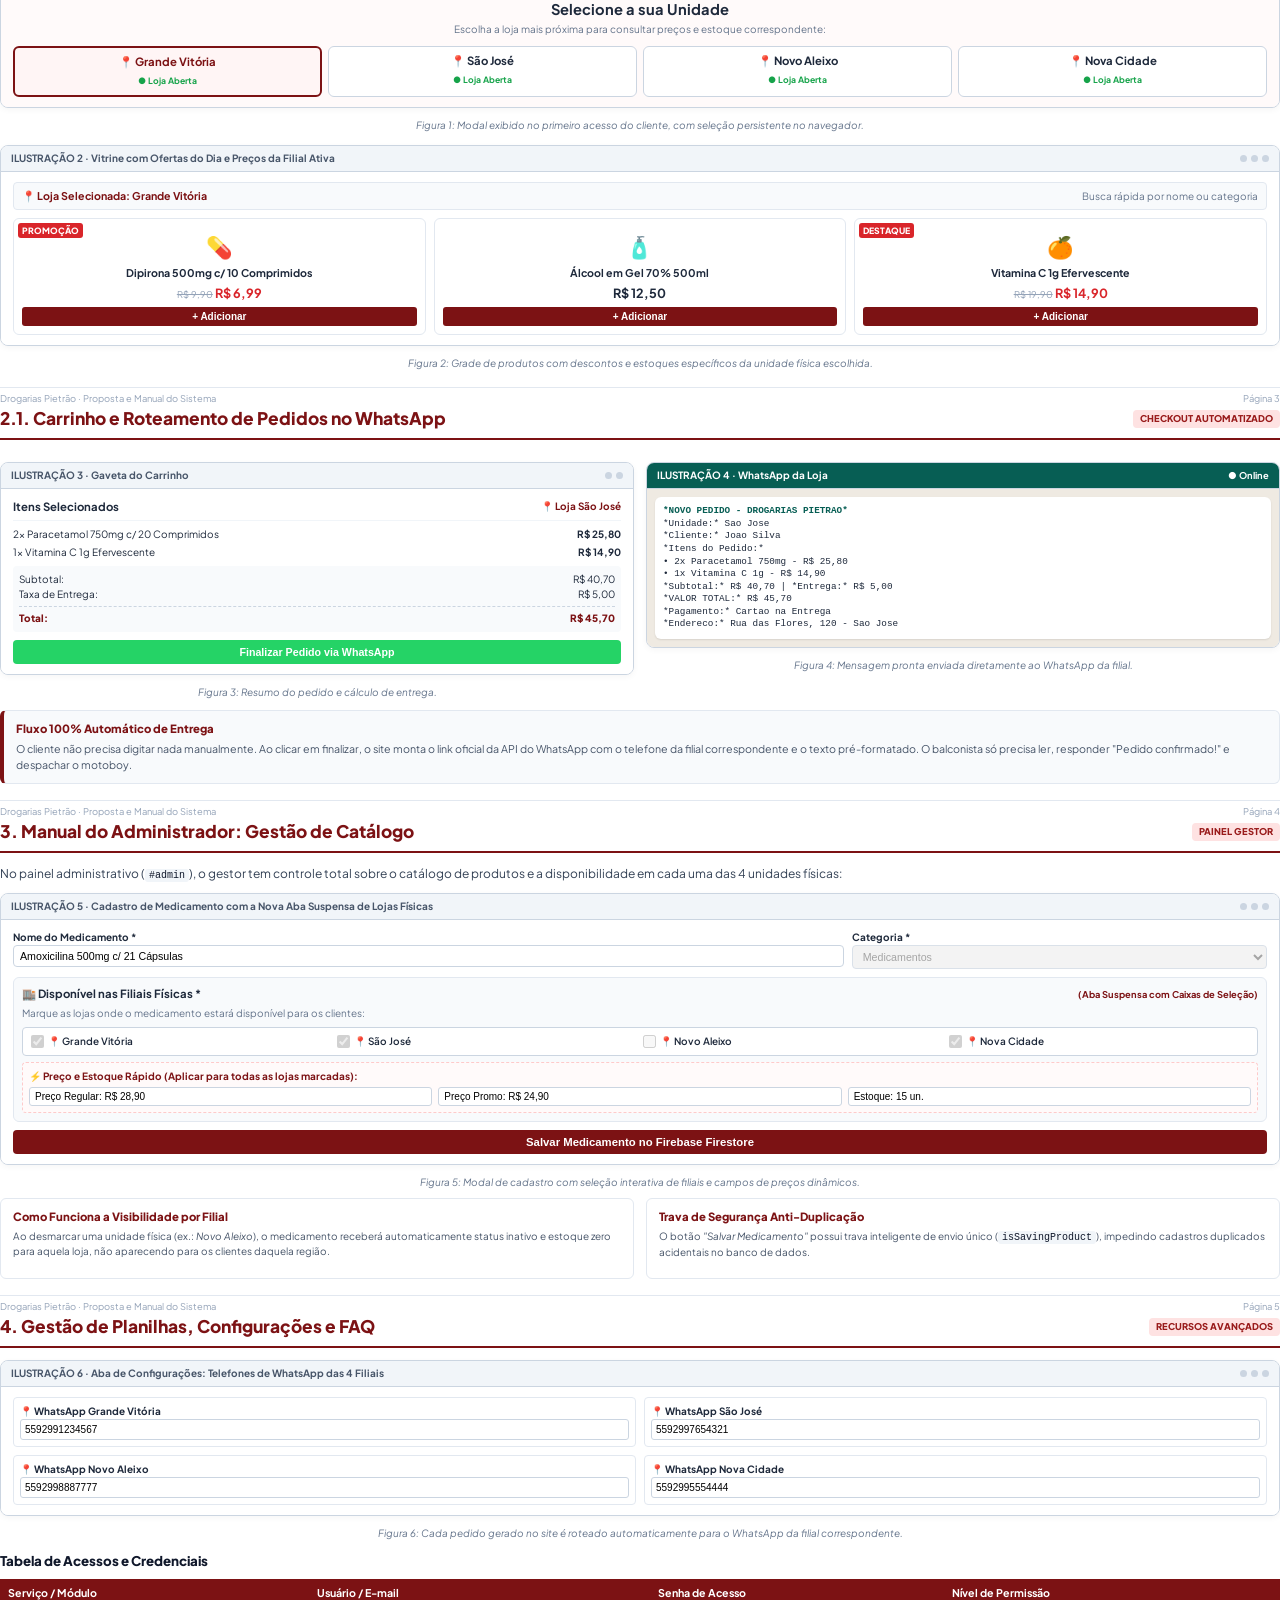
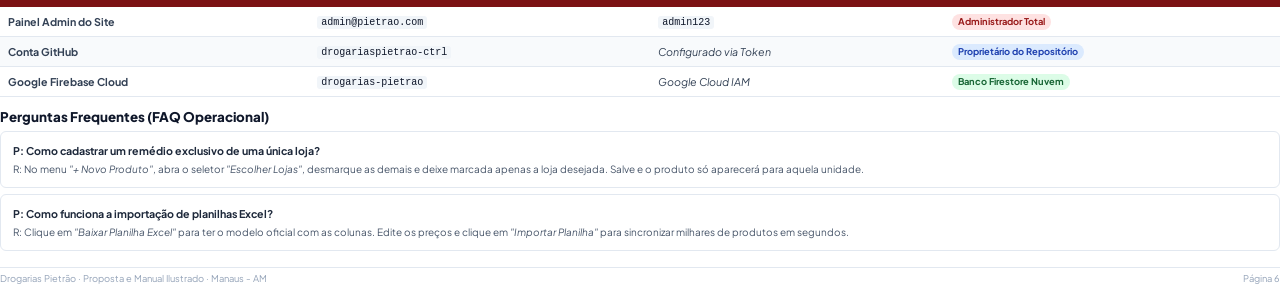
==== commit 3c57c90a: "feat: suporte multi-filiais 4 unidades fisicas e whatsapp dinamico em PROPOSTA_E_MANUAL_DROGARIAS_PI" ====
--- a/PROPOSTA_E_MANUAL_DROGARIAS_PIETRAO.html
+++ b/PROPOSTA_E_MANUAL_DROGARIAS_PIETRAO.html
@@ -4,13 +4,13 @@
   <meta charset="UTF-8">
   <meta http-equiv="Content-Type" content="text/html; charset=UTF-8">
   <meta name="viewport" content="width=device-width, initial-scale=1.0">
-  <title>Proposta Comercial e Manual Operacional - Drogarias Pietrão</title>
+  <title>Proposta Comercial e Manual Operacional Ilustrado - Drogarias Pietrão</title>
   <style>
     @import url('https://fonts.googleapis.com/css2?family=Plus+Jakarta+Sans:wght@400;500;600;700;800&display=swap');
 
     @page {
       size: A4 portrait;
-      margin: 14mm 14mm 14mm 14mm;
+      margin: 12mm 12mm 12mm 12mm;
     }
 
     * {
@@ -20,11 +20,11 @@
     }
 
     body {
-      font-family: 'Plus Jakarta Sans', -apple-system, BlinkMacSystemFont, 'Segoe UI', Roboto, 'Helvetica Neue', Arial, sans-serif;
+      font-family: 'Plus Jakarta Sans', -apple-system, BlinkMacSystemFont, 'Segoe UI', Roboto, sans-serif;
       color: #1e293b;
       background-color: #ffffff;
-      line-height: 1.55;
-      font-size: 9.5pt;
+      line-height: 1.5;
+      font-size: 9pt;
       -webkit-print-color-adjust: exact;
       print-color-adjust: exact;
     }
@@ -37,21 +37,18 @@
       page-break-inside: avoid;
     }
 
-    /* CAPA EXECUTIVA */
+    /* ==========================================================================
+       CAPA EXECUTIVA
+       ========================================================================== */
     .cover-container {
-      min-height: 260mm;
+      min-height: 265mm;
       display: flex;
       flex-direction: column;
       justify-content: space-between;
       border: 3px solid #7c1214;
       border-radius: 12px;
-      padding: 36px 32px;
+      padding: 32px 28px;
       background: linear-gradient(180deg, #ffffff 0%, #fff8f8 100%);
-      position: relative;
-    }
-
-    .cover-top {
-      text-align: left;
     }
 
     .cover-badge {
@@ -62,60 +59,60 @@
       font-size: 8pt;
       letter-spacing: 1.5px;
       text-transform: uppercase;
-      padding: 6px 14px;
+      padding: 5px 12px;
       border-radius: 30px;
-      margin-bottom: 20px;
+      margin-bottom: 16px;
     }
 
     .cover-logo-wrap {
       text-align: center;
-      margin: 15px 0 20px 0;
+      margin: 10px 0 15px 0;
     }
 
     .cover-logo {
-      max-width: 250px;
-      max-height: 110px;
+      max-width: 240px;
+      max-height: 100px;
       object-fit: contain;
     }
 
     .cover-title {
-      font-size: 23pt;
+      font-size: 22pt;
       font-weight: 800;
       color: #7c1214;
       line-height: 1.2;
-      margin-bottom: 10px;
+      margin-bottom: 8px;
       text-align: center;
     }
 
     .cover-subtitle {
-      font-size: 11.5pt;
+      font-size: 11pt;
       font-weight: 600;
       color: #d9252a;
       text-align: center;
-      margin-bottom: 20px;
+      margin-bottom: 16px;
     }
 
     .cover-desc {
-      font-size: 9.5pt;
+      font-size: 9pt;
       color: #475569;
       text-align: center;
       max-width: 540px;
-      margin: 0 auto 25px auto;
-      line-height: 1.6;
+      margin: 0 auto 20px auto;
+      line-height: 1.5;
     }
 
     .cover-features-grid {
       display: grid;
       grid-template-columns: 1fr 1fr;
-      gap: 12px;
-      margin-bottom: 25px;
+      gap: 10px;
+      margin-bottom: 20px;
     }
 
     .cover-feature-item {
       background: #ffffff;
       border: 1px solid #fecaca;
       border-left: 4px solid #d9252a;
-      padding: 10px 14px;
+      padding: 8px 12px;
       border-radius: 6px;
       font-size: 8.5pt;
       font-weight: 700;
@@ -129,14 +126,14 @@
       background: #fee2e2;
       color: #991b1b;
       font-weight: 800;
-      font-size: 8.5pt;
-      padding: 3px 8px;
+      font-size: 8pt;
+      padding: 2px 6px;
       border-radius: 4px;
     }
 
     .cover-footer {
       border-top: 1.5px solid #e2e8f0;
-      padding-top: 14px;
+      padding-top: 12px;
       display: flex;
       justify-content: space-between;
       align-items: center;
@@ -144,23 +141,25 @@
       color: #64748b;
     }
 
-    /* CABEÇALHOS E ESTRUTURA DAS PÁGINAS */
+    /* ==========================================================================
+       ESTRUTURA DE SEÇÕES E TÍTULOS
+       ========================================================================== */
     .section-header {
       border-bottom: 2.5px solid #7c1214;
-      padding-bottom: 8px;
-      margin-bottom: 16px;
+      padding-bottom: 6px;
+      margin-bottom: 12px;
       display: flex;
       align-items: center;
       justify-content: space-between;
     }
 
     .section-header h2 {
-      font-size: 14pt;
+      font-size: 13pt;
       font-weight: 800;
       color: #7c1214;
       display: flex;
       align-items: center;
-      gap: 8px;
+      gap: 6px;
     }
 
     .section-tag {
@@ -168,50 +167,48 @@
       color: #991b1b;
       font-size: 7pt;
       font-weight: 800;
-      padding: 3px 8px;
+      padding: 2px 7px;
       border-radius: 4px;
       text-transform: uppercase;
-      letter-spacing: 0.5px;
     }
 
     h3 {
-      font-size: 10.5pt;
+      font-size: 10pt;
       font-weight: 800;
       color: #0f172a;
-      margin: 14px 0 6px 0;
+      margin: 10px 0 4px 0;
     }
 
     p {
-      margin-bottom: 10px;
+      margin-bottom: 8px;
       color: #334155;
-      line-height: 1.6;
+      line-height: 1.5;
     }
 
     /* CARDS & GRIDS */
     .grid-2 {
       display: grid;
       grid-template-columns: 1fr 1fr;
-      gap: 14px;
-      margin: 12px 0;
+      gap: 12px;
+      margin: 10px 0;
     }
 
     .grid-4 {
       display: grid;
       grid-template-columns: repeat(4, 1fr);
-      gap: 10px;
-      margin: 12px 0;
+      gap: 8px;
+      margin: 10px 0;
     }
 
     .card {
       background: #ffffff;
       border: 1px solid #e2e8f0;
-      border-radius: 8px;
-      padding: 12px 14px;
-      box-shadow: 0 1px 3px rgba(0,0,0,0.02);
+      border-radius: 6px;
+      padding: 10px 12px;
     }
 
     .card-primary {
-      border-top: 3.5px solid #d9252a;
+      border-top: 3px solid #d9252a;
       background: #fffafa;
     }
 
@@ -227,24 +224,68 @@
     }
 
     .card h4 {
-      font-size: 9pt;
+      font-size: 8.5pt;
       font-weight: 800;
       color: #7c1214;
-      margin-bottom: 4px;
+      margin-bottom: 3px;
+    }
+
+    /* MOCKUPS ILUSTRATIVOS DE TELAS */
+    .ui-mockup-frame {
+      background: #ffffff;
+      border: 1.5px solid #cbd5e1;
+      border-radius: 8px;
+      overflow: hidden;
+      margin: 10px 0;
+      box-shadow: 0 2px 6px rgba(0,0,0,0.04);
+    }
+
+    .ui-mockup-bar {
+      background: #f1f5f9;
+      border-bottom: 1px solid #cbd5e1;
+      padding: 5px 10px;
       display: flex;
       align-items: center;
-      gap: 6px;
+      justify-content: space-between;
+      font-size: 7.5pt;
+      font-weight: 700;
+      color: #475569;
+    }
+
+    .ui-mockup-dots {
+      display: flex;
+      gap: 4px;
+    }
+
+    .ui-mockup-dot {
+      width: 7px;
+      height: 7px;
+      border-radius: 50%;
+      background: #cbd5e1;
+    }
+
+    .ui-mockup-content {
+      padding: 10px 12px;
+      background: #ffffff;
+    }
+
+    .ui-caption {
+      font-size: 7.5pt;
+      color: #64748b;
+      font-style: italic;
+      margin-top: 3px;
+      text-align: center;
     }
 
     /* PASSOS NUMERADOS */
     .step-box {
       display: flex;
-      gap: 12px;
-      margin-bottom: 12px;
+      gap: 10px;
+      margin-bottom: 8px;
       background: #ffffff;
       border: 1px solid #e2e8f0;
-      border-radius: 8px;
-      padding: 12px 14px;
+      border-radius: 6px;
+      padding: 8px 10px;
       align-items: flex-start;
     }
 
@@ -252,9 +293,9 @@
       background: #7c1214;
       color: #ffffff;
       font-weight: 800;
-      font-size: 10.5pt;
-      width: 30px;
-      height: 30px;
+      font-size: 9pt;
+      width: 24px;
+      height: 24px;
       border-radius: 50%;
       display: flex;
       align-items: center;
@@ -267,25 +308,25 @@
     }
 
     .step-content h4 {
-      font-size: 9.5pt;
+      font-size: 8.5pt;
       font-weight: 800;
       color: #0f172a;
-      margin-bottom: 3px;
+      margin-bottom: 2px;
     }
 
     .step-content p {
       margin-bottom: 0;
-      font-size: 8.5pt;
+      font-size: 8pt;
       color: #475569;
-      line-height: 1.5;
+      line-height: 1.4;
     }
 
     /* TABELAS */
     table {
       width: 100%;
       border-collapse: collapse;
-      margin: 12px 0;
-      font-size: 8.5pt;
+      margin: 8px 0;
+      font-size: 8pt;
     }
 
     th {
@@ -293,11 +334,11 @@
       color: #ffffff;
       font-weight: 700;
       text-align: left;
-      padding: 8px 10px;
+      padding: 6px 8px;
     }
 
     td {
-      padding: 8px 10px;
+      padding: 6px 8px;
       border-bottom: 1px solid #e2e8f0;
       color: #334155;
     }
@@ -308,9 +349,9 @@
 
     .badge {
       display: inline-block;
-      padding: 2px 7px;
-      border-radius: 12px;
-      font-size: 7.5pt;
+      padding: 1px 6px;
+      border-radius: 10px;
+      font-size: 7pt;
       font-weight: 700;
     }
 
@@ -329,78 +370,73 @@
       color: #1e40af;
     }
 
-    /* DESTAQUES VISUAIS */
     .callout {
       background: #fffbeb;
       border: 1px solid #fef3c7;
       border-left: 4px solid #f59e0b;
-      padding: 10px 14px;
+      padding: 8px 12px;
       border-radius: 6px;
-      margin: 12px 0;
-      font-size: 8.5pt;
+      margin: 10px 0;
+      font-size: 8pt;
       color: #92400e;
-    }
-
-    .callout strong {
-      color: #78350f;
     }
 
     .callout-pro {
       background: #eff6ff;
       border: 1px solid #dbeafe;
       border-left: 4px solid #2563eb;
-      padding: 10px 14px;
+      padding: 8px 12px;
       border-radius: 6px;
-      margin: 12px 0;
-      font-size: 8.5pt;
+      margin: 10px 0;
+      font-size: 8pt;
       color: #1e40af;
     }
 
-    ul, ol {
-      margin-left: 18px;
-      margin-bottom: 10px;
+    ul {
+      margin-left: 16px;
+      margin-bottom: 8px;
     }
 
     li {
-      margin-bottom: 4px;
+      margin-bottom: 3px;
       color: #334155;
-      font-size: 8.5pt;
+      font-size: 8pt;
     }
 
     .footer-doc {
-      margin-top: 20px;
+      margin-top: 16px;
       border-top: 1px solid #e2e8f0;
-      padding-top: 6px;
+      padding-top: 4px;
       display: flex;
       justify-content: space-between;
-      font-size: 7.5pt;
+      font-size: 7pt;
       color: #94a3b8;
     }
 
     code {
       background: #f1f5f9;
       color: #0f172a;
-      padding: 1px 5px;
+      padding: 1px 4px;
       border-radius: 3px;
-      font-size: 8pt;
-      font-family: Consolas, Monaco, monospace;
+      font-size: 7.5pt;
+      font-family: Consolas, monospace;
     }
   </style>
 </head>
 <body>
 
-  <!-- ==================== PÁGINA 1: CAPA EXECUTIVA ==================== -->
+  <!-- ==================== PÁGINA 1: CAPA ==================== -->
   <div class="cover-container avoid-break">
-    <div class="cover-top">
-      <span class="cover-badge">DOCUMENTO EXECUTIVO &amp; ESTRATÉGICO</span>
+    <div>
+      <span class="cover-badge">DOCUMENTO EXECUTIVO ILUSTRADO</span>
       <div class="cover-logo-wrap">
         <img src="LOGO PIETRAO ATUALIZADO.jfif" class="cover-logo" alt="Logo Oficial Drogarias Pietrão" onerror="this.style.display='none'" />
       </div>
       <h1 class="cover-title">Plataforma Digital &amp; Sistema Multi-Filiais</h1>
-      <div class="cover-subtitle">Proposta Comercial, Visão da Automatização e Manual de Operação Completo</div>
+      <div class="cover-subtitle">Proposta Comercial, Visão da Automatização e Manual Ilustrado de Cada Mecanismo</div>
       <p class="cover-desc">
-        Apresentação detalhada da solução digital integrada para as <strong>4 Filiais de Drogarias Pietrão</strong>.
-        Engloba a vitrine virtual interativa, pedidos estruturados via WhatsApp por filial, gestão centralizada no Google Firebase e manual de instruções para clientes e administradores.
+        Apresentação detalhada e visual da solução digital integrada para as <strong>4 Filiais de Drogarias Pietrão</strong>.
+        Engloba a vitrine virtual, pedidos via WhatsApp por loja, gestão centralizada no Google Firebase e manual ilustrado passo a passo para clientes e administradores.
       </p>
     </div>
 
@@ -459,24 +495,24 @@
 
   <div class="grid-4">
     <div class="card">
-      <div style="font-weight:800; font-size:11pt; color:#7c1214; margin-bottom: 2px;">+ Ticket Médio</div>
+      <div style="font-weight:800; font-size:10pt; color:#7c1214;">+ Ticket Médio</div>
       <strong>Vendas Adicionais</strong>
-      <p style="font-size: 7.8pt; color: #64748b; margin-top: 4px;">O cliente descobre novos produtos, promoções do dia e itens correlatos na vitrine digital.</p>
+      <p style="font-size: 7.5pt; color: #64748b; margin-top: 2px;">O cliente descobre novos produtos, ofertas do dia e itens correlatos na vitrine.</p>
     </div>
     <div class="card">
-      <div style="font-weight:800; font-size:11pt; color:#7c1214; margin-bottom: 2px;">-80% Tempo</div>
+      <div style="font-weight:800; font-size:10pt; color:#7c1214;">-80% Tempo</div>
       <strong>Agilidade Total</strong>
-      <p style="font-size: 7.8pt; color: #64748b; margin-top: 4px;">Redução drástica do tempo gasto para fechar uma venda no WhatsApp de cada filial.</p>
+      <p style="font-size: 7.5pt; color: #64748b; margin-top: 2px;">Redução drástica do tempo gasto para fechar uma venda no WhatsApp da loja.</p>
     </div>
     <div class="card">
-      <div style="font-weight:800; font-size:11pt; color:#7c1214; margin-bottom: 2px;">Fidelização</div>
+      <div style="font-weight:800; font-size:10pt; color:#7c1214;">Fidelização</div>
       <strong>Recompra Rápida</strong>
-      <p style="font-size: 7.8pt; color: #64748b; margin-top: 4px;">Endereço de entrega salvo no navegador para compras recorrentes em poucos segundos.</p>
+      <p style="font-size: 7.5pt; color: #64748b; margin-top: 2px;">Endereço de entrega salvo no navegador para compras recorrentes em segundos.</p>
     </div>
     <div class="card">
-      <div style="font-weight:800; font-size:11pt; color:#7c1214; margin-bottom: 2px;">Nuvem 24/7</div>
+      <div style="font-weight:800; font-size:10pt; color:#7c1214;">Nuvem 24/7</div>
       <strong>Google Firebase</strong>
-      <p style="font-size: 7.8pt; color: #64748b; margin-top: 4px;">Qualquer alteração de preço ou estoque reflete instantaneamente em todos os celulares.</p>
+      <p style="font-size: 7.5pt; color: #64748b; margin-top: 2px;">Qualquer alteração de preço ou estoque reflete instantaneamente em todos os celulares.</p>
     </div>
   </div>
 
@@ -489,160 +525,168 @@
     <span>Página 2</span>
   </div>
 
-  <!-- ==================== PÁGINA 3: GUIA DO CLIENTE ==================== -->
+  <!-- ==================== PÁGINA 3: GUIA DO CLIENTE COM ILUSTRAÇÕES ==================== -->
   <div class="page-break"></div>
 
   <div class="section-header">
-    <h2>2. Guia do Usuário: Como o Cliente Compra no Site</h2>
-    <span class="section-tag">Experiência do Cliente</span>
-  </div>
-
-  <p>
-    O fluxo de compras foi planejado para ser ultra-rápido, intuitivo em celulares e computadores, focado em converter o visitante em um pedido fechado no WhatsApp em menos de 1 minuto.
-  </p>
-
-  <div class="step-box">
-    <div class="step-number">1</div>
-    <div class="step-content">
-      <h4>Seleção da Unidade Física (Bairro Mais Próximo)</h4>
-      <p>
-        Ao entrar no site, o cliente escolhe a filial de sua preferência (<strong>Grande Vitória</strong>, <strong>São José</strong>, <strong>Novo Aleixo</strong> ou <strong>Nova Cidade</strong>). A preferência fica salva na memória do navegador e pode ser alterada a qualquer momento pelo seletor no topo da página.
-      </p>
-    </div>
-  </div>
-
-  <div class="step-box">
-    <div class="step-number">2</div>
-    <div class="step-content">
-      <h4>Navegação, Ofertas do Dia e Busca Inteligente</h4>
-      <p>
-        O catálogo exibe apenas os produtos ativos e disponíveis na unidade selecionada:
-        <br>&bull; <strong>Filtros por Categoria:</strong> Medicamentos, Higiene, Vitaminas, Cuidados Diários, etc.
-        <br>&bull; <strong>Carrossel de Promoções do Dia:</strong> Destaques com descontos especiais configurados para aquela loja.
-        <br>&bull; <strong>Busca Dinâmica:</strong> Pesquisa instantânea por nome ou categoria com resultados em tempo real.
-      </p>
-    </div>
-  </div>
-
-  <div class="step-box">
-    <div class="step-number">3</div>
-    <div class="step-content">
-      <h4>Carrinho de Compras e Ajuste de Quantidades</h4>
-      <p>
-        O cliente clica em "Adicionar" nos produtos desejados. Na gaveta lateral do carrinho, ele confere os itens, altera quantidades, visualiza o valor de entrega da filial e a barra de progresso para <strong>Frete Grátis</strong>.
-      </p>
-    </div>
-  </div>
-
-  <div class="step-box">
-    <div class="step-number">4</div>
-    <div class="step-content">
-      <h4>Identificação e Endereço de Entrega Salvo</h4>
-      <p>
-        No checkout, o cliente informa Rua, Número, Bairro e Ponto de Referência. O sistema possui a função de <strong>salvar endereço</strong>, dispensando redigitar os dados nas próximas compras.
-      </p>
-    </div>
-  </div>
-
-  <div class="step-box">
-    <div class="step-number">5</div>
-    <div class="step-content">
-      <h4>Finalização e Envio Automatizado para o WhatsApp da Filial</h4>
-      <p>
-        Ao clicar em "Finalizar Pedido via WhatsApp", o site abre diretamente o WhatsApp oficial da unidade correspondente com a mensagem 100% formatada (Lista de itens, valores, dados de entrega e forma de pagamento).
-      </p>
-    </div>
-  </div>
-
-  <div class="card card-highlight avoid-break">
-    <h4 style="color:#0f172a; margin-bottom:6px;">Exemplo de Mensagem Recebida pelo Balconista no WhatsApp:</h4>
-    <pre style="background:#f1f5f9; padding:10px; border-radius:6px; font-size:7.5pt; font-family:Consolas, monospace; color:#1e293b; line-height:1.4;">
-*NOVO PEDIDO - DROGARIAS PIETRAO*
-*Unidade:* Sao Jose
-*Cliente:* Joao Silva
-*Itens do Pedido:*
-  - 2x Paracetamol 750mg c/ 20 Comprimidos - R$ 25,80
-  - 1x Vitamina C 1g Efervescente - R$ 14,90
-*Subtotal:* R$ 40,70 | *Taxa de Entrega:* R$ 5,00
-*VALOR TOTAL:* R$ 45,70
-*Pagamento:* Cartao de Credito / Debito na Entrega
-*Endereco:* Rua das Flores, 120 - Sao Jose (Proximo a praca)
-    </pre>
-  </div>
+    <h2>2. Guia do Cliente: Como Navegar e Comprar</h2>
+    <span class="section-tag">Experiência do Usuário</span>
+  </div>
+
+  <p>O fluxo de compras foi desenhado para ser intuitivo e converter rapidamente o visitante em um pedido no WhatsApp da filial correta:</p>
+
+  <!-- ILUSTRAÇÃO 1: MODAL DE FILIAIS -->
+  <div class="ui-mockup-frame avoid-break">
+    <div class="ui-mockup-bar">
+      <span>ILUSTRAÇÃO 1 &middot; Escolha da Unidade Física (Bairro) pelo Cliente</span>
+      <div class="ui-mockup-dots"><div class="ui-mockup-dot"></div><div class="ui-mockup-dot"></div><div class="ui-mockup-dot"></div></div>
+    </div>
+    <div class="ui-mockup-content" style="background:#fffafa;">
+      <div style="text-align: center; margin-bottom: 8px;">
+        <span style="font-size: 8pt; font-weight:800; color:#7c1214; text-transform:uppercase;">Drogarias Pietrão</span>
+        <strong style="display:block; font-size: 11pt; color:#1e293b;">Selecione a sua Unidade</strong>
+        <span style="font-size: 7.5pt; color:#64748b;">Escolha a loja mais próxima para consultar preços e estoque correspondente:</span>
+      </div>
+      <div style="display: grid; grid-template-columns: repeat(4, 1fr); gap: 6px;">
+        <div style="border: 2px solid #7c1214; background: #fff5f5; border-radius: 6px; padding: 6px; text-align: center;">
+          <strong style="color: #7c1214; font-size: 8.5pt; display: block;">📍 Grande Vitória</strong>
+          <span style="font-size: 6.5pt; color: #16a34a; font-weight:700;">● Loja Aberta</span>
+        </div>
+        <div style="border: 1px solid #cbd5e1; background: #ffffff; border-radius: 6px; padding: 6px; text-align: center;">
+          <strong style="color: #1e293b; font-size: 8.5pt; display: block;">📍 São José</strong>
+          <span style="font-size: 6.5pt; color: #16a34a; font-weight:700;">● Loja Aberta</span>
+        </div>
+        <div style="border: 1px solid #cbd5e1; background: #ffffff; border-radius: 6px; padding: 6px; text-align: center;">
+          <strong style="color: #1e293b; font-size: 8.5pt; display: block;">📍 Novo Aleixo</strong>
+          <span style="font-size: 6.5pt; color: #16a34a; font-weight:700;">● Loja Aberta</span>
+        </div>
+        <div style="border: 1px solid #cbd5e1; background: #ffffff; border-radius: 6px; padding: 6px; text-align: center;">
+          <strong style="color: #1e293b; font-size: 8.5pt; display: block;">📍 Nova Cidade</strong>
+          <span style="font-size: 6.5pt; color: #16a34a; font-weight:700;">● Loja Aberta</span>
+        </div>
+      </div>
+    </div>
+  </div>
+  <div class="ui-caption">Figura 1: Modal exibido no primeiro acesso do cliente, com seleção persistente no navegador.</div>
+
+  <!-- ILUSTRAÇÃO 2: VITRINE DA LOJA -->
+  <div class="ui-mockup-frame avoid-break" style="margin-top: 12px;">
+    <div class="ui-mockup-bar">
+      <span>ILUSTRAÇÃO 2 &middot; Vitrine com Ofertas do Dia e Preços da Filial Ativa</span>
+      <div class="ui-mockup-dots"><div class="ui-mockup-dot"></div><div class="ui-mockup-dot"></div><div class="ui-mockup-dot"></div></div>
+    </div>
+    <div class="ui-mockup-content">
+      <div style="display: flex; justify-content: space-between; align-items: center; margin-bottom: 8px; background: #f8fafc; padding: 5px 8px; border-radius: 4px; border: 1px solid #e2e8f0;">
+        <span style="font-size: 8pt; font-weight: 700; color: #7c1214;">📍 Loja Selecionada: <strong>Grande Vitória</strong></span>
+        <span style="font-size: 7.5pt; color: #64748b;">Busca rápida por nome ou categoria</span>
+      </div>
+      <div style="display: grid; grid-template-columns: repeat(3, 1fr); gap: 8px;">
+        <div style="border: 1px solid #e2e8f0; border-radius: 6px; padding: 8px; text-align: center; position: relative;">
+          <span style="position: absolute; top: 4px; left: 4px; background: #d9252a; color: #fff; font-size: 6.5pt; font-weight: 800; padding: 1px 4px; border-radius: 3px;">PROMOÇÃO</span>
+          <div style="font-size: 16pt; margin: 4px 0;">💊</div>
+          <strong style="font-size: 8pt; display: block; color: #1e293b; line-height: 1.2;">Dipirona 500mg c/ 10 Comprimidos</strong>
+          <div style="margin: 4px 0;"><span style="font-size: 7pt; text-decoration: line-through; color: #94a3b8;">R$ 9,90</span> <strong style="font-size: 9.5pt; color: #d9252a;">R$ 6,99</strong></div>
+          <button style="width: 100%; background: #7c1214; color: #fff; border: none; padding: 4px; border-radius: 3px; font-size: 7.5pt; font-weight: 700;">+ Adicionar</button>
+        </div>
+        <div style="border: 1px solid #e2e8f0; border-radius: 6px; padding: 8px; text-align: center;">
+          <div style="font-size: 16pt; margin: 4px 0;">🧴</div>
+          <strong style="font-size: 8pt; display: block; color: #1e293b; line-height: 1.2;">Álcool em Gel 70% 500ml</strong>
+          <div style="margin: 4px 0;"><strong style="font-size: 9.5pt; color: #1e293b;">R$ 12,50</strong></div>
+          <button style="width: 100%; background: #7c1214; color: #fff; border: none; padding: 4px; border-radius: 3px; font-size: 7.5pt; font-weight: 700;">+ Adicionar</button>
+        </div>
+        <div style="border: 1px solid #e2e8f0; border-radius: 6px; padding: 8px; text-align: center; position: relative;">
+          <span style="position: absolute; top: 4px; left: 4px; background: #d9252a; color: #fff; font-size: 6.5pt; font-weight: 800; padding: 1px 4px; border-radius: 3px;">DESTAQUE</span>
+          <div style="font-size: 16pt; margin: 4px 0;">🍊</div>
+          <strong style="font-size: 8pt; display: block; color: #1e293b; line-height: 1.2;">Vitamina C 1g Efervescente</strong>
+          <div style="margin: 4px 0;"><span style="font-size: 7pt; text-decoration: line-through; color: #94a3b8;">R$ 19,90</span> <strong style="font-size: 9.5pt; color: #d9252a;">R$ 14,90</strong></div>
+          <button style="width: 100%; background: #7c1214; color: #fff; border: none; padding: 4px; border-radius: 3px; font-size: 7.5pt; font-weight: 700;">+ Adicionar</button>
+        </div>
+      </div>
+    </div>
+  </div>
+  <div class="ui-caption">Figura 2: Grade de produtos com descontos e estoques específicos da unidade física escolhida.</div>
 
   <div class="footer-doc">
     <span>Drogarias Pietrão &middot; Proposta e Manual do Sistema</span>
     <span>Página 3</span>
   </div>
 
-  <!-- ==================== PÁGINA 4: MANUAL DO ADMIN - PARTE 1 ==================== -->
+  <!-- ==================== PÁGINA 4: CARRINHO E WHATSAPP ==================== -->
   <div class="page-break"></div>
 
   <div class="section-header">
-    <h2>3. Manual do Administrador (Gestão de Catálogo)</h2>
-    <span class="section-tag">Painel de Controle</span>
-  </div>
-
-  <p>
-    O Painel de Administração (<code>#admin</code>) foi desenhado para proporcionar autonomia total à equipe gestora e aos farmacêuticos, permitindo gerenciar produtos, preços por filial, pedidos, planilhas e métricas sem depender de programadores.
-  </p>
-
-  <div class="callout-pro">
-    <strong>Como Acessar o Painel:</strong> Acesse o link oficial terminando em <code>#admin</code> ou clique em "Área Administrativa" no rodapé. Digite o e-mail <code>admin@pietrao.com</code> e a senha <code>admin123</code>.
-  </div>
-
-  <h3>Cadastrando um Novo Medicamento ou Produto</h3>
-
-  <div class="step-box">
-    <div class="step-number">1</div>
-    <div class="step-content">
-      <h4>Abertura do Formulário Limpo (+ Novo Produto)</h4>
-      <p>
-        Clique no botão destacado <strong>`+ Novo Produto`</strong> no topo do catálogo. O formulário abre limpo, sem campos obsoletos ou burocráticos.
-      </p>
-    </div>
-  </div>
-
-  <div class="step-box">
-    <div class="step-number">2</div>
-    <div class="step-content">
-      <h4>Preenchimento dos Dados Básicos</h4>
-      <p>
-        &bull; <strong>Nome do Medicamento:</strong> Ex.: <em>"Dipirona Monoidratada 500mg c/ 10 comprimidos"</em>.
-        <br>&bull; <strong>Categoria:</strong> Selecione na lista ou escolha <em>"+ Adicionar nova categoria..."</em> para criar uma categoria nova na hora.
-        <br>&bull; <strong>Foto do Produto:</strong> Cole a URL da imagem ou clique em <em>"Escolher foto do dispositivo"</em> para carregar do celular ou computador.
-      </p>
-    </div>
-  </div>
-
-  <div class="step-box">
-    <div class="step-number">3</div>
-    <div class="step-content">
-      <h4>O Menu Suspenso Interativo de Lojas / Bairros</h4>
-      <p>
-        Na seção <strong>"Disponível nas Filiais Físicas"</strong>, clique no botão <code>Escolher Lojas</code>:
-        <br>&bull; <strong>Caixas de Seleção de Lojas:</strong> Marque ou desmarque as unidades onde o produto estará disponível:
-        <br>&nbsp;&nbsp;[X] Grande Vitória &nbsp;&nbsp;[X] São José &nbsp;&nbsp;[X] Novo Aleixo &nbsp;&nbsp;[X] Nova Cidade
-        <br>&bull; <strong>Habilitação Dinâmica:</strong> Os campos de <strong>Preço Regular</strong>, <strong>Preço Promo</strong> e <strong>Estoque</strong> de cada unidade só aparecem na tela para os bairros marcados!
-        <br>&bull; <strong>Preenchimento Rápido em Massa:</strong> Se todas as filiais tiverem o mesmo valor, preencha a barra <code>Preço e Estoque Rápido</code> e clique em <em>"Aplicar a todas"</em>.
-      </p>
-    </div>
-  </div>
-
-  <div class="step-box">
-    <div class="step-number">4</div>
-    <div class="step-content">
-      <h4>Gravação Segura no Firebase Firestore</h4>
-      <p>
-        Clique em <strong>`Salvar Medicamento`</strong>. O sistema valida os campos, bloqueia envios duplicados, atualiza o Firestore instantaneamente e fecha o formulário com confirmação visual. O item já fica visível imediatamente na vitrine dos clientes!
-      </p>
-    </div>
-  </div>
-
-  <div class="card card-highlight avoid-break">
-    <h4>Regra de Visibilidade por Filial</h4>
-    <p style="font-size:8.5pt; color:#475569; margin:0;">
-      Se um produto estiver marcado apenas para <strong>São José</strong> e <strong>Nova Cidade</strong>, qualquer cliente que entrar no site e selecionar <strong>Grande Vitória</strong> ou <strong>Novo Aleixo</strong> NÃO verá esse produto na vitrine. Isso impede a venda de remédios que não estão no estoque físico daquela unidade!
+    <h2>2.1. Carrinho e Roteamento de Pedidos no WhatsApp</h2>
+    <span class="section-tag">Checkout Automatizado</span>
+  </div>
+
+  <div class="grid-2">
+    <!-- ILUSTRAÇÃO 3: CARRINHO -->
+    <div>
+      <div class="ui-mockup-frame avoid-break">
+        <div class="ui-mockup-bar">
+          <span>ILUSTRAÇÃO 3 &middot; Gaveta do Carrinho</span>
+          <div class="ui-mockup-dots"><div class="ui-mockup-dot"></div><div class="ui-mockup-dot"></div></div>
+        </div>
+        <div class="ui-mockup-content">
+          <div style="border-bottom: 1px solid #f1f5f9; padding-bottom: 4px; margin-bottom: 6px; display: flex; justify-content: space-between;">
+            <strong style="font-size: 8.5pt; color: #1e293b;">Itens Selecionados</strong>
+            <span style="font-size: 7.5pt; color: #7c1214; font-weight:700;">📍 Loja São José</span>
+          </div>
+          <div style="font-size: 7.5pt; margin-bottom: 6px;">
+            <div style="display: flex; justify-content: space-between; margin-bottom: 3px;">
+              <span>2x Paracetamol 750mg c/ 20 Comprimidos</span>
+              <strong>R$ 25,80</strong>
+            </div>
+            <div style="display: flex; justify-content: space-between;">
+              <span>1x Vitamina C 1g Efervescente</span>
+              <strong>R$ 14,90</strong>
+            </div>
+          </div>
+          <div style="background: #f8fafc; border-radius: 4px; padding: 6px; font-size: 7.5pt; margin-bottom: 8px;">
+            <div style="display:flex; justify-content:space-between;"><span>Subtotal:</span> <span>R$ 40,70</span></div>
+            <div style="display:flex; justify-content:space-between;"><span>Taxa de Entrega:</span> <span>R$ 5,00</span></div>
+            <div style="display:flex; justify-content:space-between; font-weight:800; color:#7c1214; border-top:1px dashed #cbd5e1; padding-top:4px; margin-top:4px;">
+              <span>Total:</span> <span>R$ 45,70</span>
+            </div>
+          </div>
+          <button style="width:100%; background:#25d366; color:#fff; border:none; padding:6px; border-radius:4px; font-size:8pt; font-weight:800; cursor:pointer;">
+            Finalizar Pedido via WhatsApp
+          </button>
+        </div>
+      </div>
+      <div class="ui-caption">Figura 3: Resumo do pedido e cálculo de entrega.</div>
+    </div>
+
+    <!-- ILUSTRAÇÃO 4: MENSAGEM NO WHATSAPP -->
+    <div>
+      <div class="ui-mockup-frame avoid-break">
+        <div class="ui-mockup-bar" style="background: #075e54; color: #ffffff;">
+          <span>ILUSTRAÇÃO 4 &middot; WhatsApp da Loja</span>
+          <span style="font-size: 7pt;">● Online</span>
+        </div>
+        <div class="ui-mockup-content" style="background: #efeae2; padding: 8px;">
+          <div style="background: #ffffff; border-radius: 6px; padding: 8px; font-size: 7pt; font-family: Consolas, monospace; line-height: 1.35; box-shadow: 0 1px 2px rgba(0,0,0,0.1);">
+            <strong style="color:#075e54;">*NOVO PEDIDO - DROGARIAS PIETRAO*</strong><br>
+            *Unidade:* Sao Jose<br>
+            *Cliente:* Joao Silva<br>
+            *Itens do Pedido:*<br>
+            &bull; 2x Paracetamol 750mg - R$ 25,80<br>
+            &bull; 1x Vitamina C 1g - R$ 14,90<br>
+            *Subtotal:* R$ 40,70 | *Entrega:* R$ 5,00<br>
+            *VALOR TOTAL:* R$ 45,70<br>
+            *Pagamento:* Cartao na Entrega<br>
+            *Endereco:* Rua das Flores, 120 - Sao Jose
+          </div>
+        </div>
+      </div>
+      <div class="ui-caption">Figura 4: Mensagem pronta enviada diretamente ao WhatsApp da filial.</div>
+    </div>
+  </div>
+
+  <div class="card card-highlight avoid-break" style="margin-top: 10px;">
+    <h4>Fluxo 100% Automático de Entrega</h4>
+    <p style="font-size: 8pt; color: #475569; margin: 0;">
+      O cliente não precisa digitar nada manualmente. Ao clicar em finalizar, o site monta o link oficial da API do WhatsApp com o telefone da filial correspondente e o texto pré-formatado. O balconista só precisa ler, responder "Pedido confirmado!" e despachar o motoboy.
     </p>
   </div>
 
@@ -651,73 +695,84 @@
     <span>Página 4</span>
   </div>
 
-  <!-- ==================== PÁGINA 5: MANUAL DO ADMIN - PARTE 2 ==================== -->
+  <!-- ==================== PÁGINA 5: MANUAL DO ADMIN (CADASTRO E DROPDOWN) ==================== -->
   <div class="page-break"></div>
 
   <div class="section-header">
-    <h2>4. Gestão de Planilhas, Vendas e Configurações</h2>
-    <span class="section-tag">Recursos Avançados</span>
-  </div>
-
-  <h3>Importação e Exportação com Microsoft Excel</h3>
+    <h2>3. Manual do Administrador: Gestão de Catálogo</h2>
+    <span class="section-tag">Painel Gestor</span>
+  </div>
+
   <p>
-    O sistema possui um leitor e gerador de planilhas Excel integrado (<code>xlsx.full.min.js</code>), permitindo manipular milhares de itens de uma só vez.
+    No painel administrativo (<code>#admin</code>), o gestor tem controle total sobre o catálogo de produtos e a disponibilidade em cada uma das 4 unidades físicas:
   </p>
 
-  <div class="grid-2">
+  <!-- ILUSTRAÇÃO 5: MODAL DE CADASTRO COM O NOVO MENU SUSPENSO -->
+  <div class="ui-mockup-frame avoid-break">
+    <div class="ui-mockup-bar">
+      <span>ILUSTRAÇÃO 5 &middot; Cadastro de Medicamento com a Nova Aba Suspensa de Lojas Físicas</span>
+      <div class="ui-mockup-dots"><div class="ui-mockup-dot"></div><div class="ui-mockup-dot"></div><div class="ui-mockup-dot"></div></div>
+    </div>
+    <div class="ui-mockup-content">
+      <div style="display: grid; grid-template-columns: 2fr 1fr; gap: 8px; margin-bottom: 8px;">
+        <div>
+          <label style="font-size: 7.5pt; font-weight: 700; display: block;">Nome do Medicamento *</label>
+          <input style="width: 100%; padding: 4px 6px; border: 1px solid #cbd5e1; border-radius: 4px; font-size: 8pt;" value="Amoxicilina 500mg c/ 21 Cápsulas" readonly />
+        </div>
+        <div>
+          <label style="font-size: 7.5pt; font-weight: 700; display: block;">Categoria *</label>
+          <select style="width: 100%; padding: 4px 6px; border: 1px solid #cbd5e1; border-radius: 4px; font-size: 8pt;" disabled><option>Medicamentos</option></select>
+        </div>
+      </div>
+
+      <!-- SEÇÃO DE FILIAIS COM O MENU SUSPENSO -->
+      <div style="background: #f8fafc; border: 1.5px solid #e2e8f0; border-radius: 6px; padding: 8px; margin-bottom: 8px;">
+        <div style="display: flex; justify-content: space-between; align-items: center; margin-bottom: 3px;">
+          <strong style="font-size: 8.5pt; color: #1e293b;">🏬 Disponível nas Filiais Físicas *</strong>
+          <span style="font-size: 7pt; color: #7c1214; font-weight: 700;">(Aba Suspensa com Caixas de Seleção)</span>
+        </div>
+        <small style="color: #64748b; font-size: 7.5pt; display: block; margin-bottom: 6px;">Marque as lojas onde o medicamento estará disponível para os clientes:</small>
+
+        <!-- Dropdown aberto com caixas de seleção -->
+        <div style="border: 1px solid #cbd5e1; border-radius: 4px; padding: 6px 8px; background: #ffffff; margin-bottom: 6px;">
+          <div style="display: grid; grid-template-columns: repeat(4, 1fr); gap: 6px; font-size: 7.5pt; font-weight: 600;">
+            <label style="display:flex; align-items:center; gap:4px;"><input type="checkbox" checked disabled> 📍 Grande Vitória</label>
+            <label style="display:flex; align-items:center; gap:4px;"><input type="checkbox" checked disabled> 📍 São José</label>
+            <label style="display:flex; align-items:center; gap:4px;"><input type="checkbox" disabled> 📍 Novo Aleixo</label>
+            <label style="display:flex; align-items:center; gap:4px;"><input type="checkbox" checked disabled> 📍 Nova Cidade</label>
+          </div>
+        </div>
+
+        <!-- Preenchimento Rápido -->
+        <div style="background: #fffafa; border: 1px dashed #fecaca; border-radius: 4px; padding: 6px; font-size: 7.5pt;">
+          <strong style="color: #7c1214;">⚡ Preço e Estoque Rápido (Aplicar para todas as lojas marcadas):</strong>
+          <div style="display: grid; grid-template-columns: 1fr 1fr 1fr; gap: 6px; margin-top: 3px;">
+            <input style="padding: 3px 5px; border: 1px solid #cbd5e1; border-radius: 3px; font-size: 7.5pt;" value="Preço Regular: R$ 28,90" readonly />
+            <input style="padding: 3px 5px; border: 1px solid #cbd5e1; border-radius: 3px; font-size: 7.5pt;" value="Preço Promo: R$ 24,90" readonly />
+            <input style="padding: 3px 5px; border: 1px solid #cbd5e1; border-radius: 3px; font-size: 7.5pt;" value="Estoque: 15 un." readonly />
+          </div>
+        </div>
+      </div>
+
+      <button style="width: 100%; background: #7c1214; color: #ffffff; border: none; padding: 6px; border-radius: 4px; font-size: 8.5pt; font-weight: 800;">
+        Salvar Medicamento no Firebase Firestore
+      </button>
+    </div>
+  </div>
+  <div class="ui-caption">Figura 5: Modal de cadastro com seleção interativa de filiais e campos de preços dinâmicos.</div>
+
+  <div class="grid-2" style="margin-top: 8px;">
     <div class="card">
-      <h4>Baixar Planilha Excel</h4>
-      <p style="font-size:8.5pt;">Gera e baixa um arquivo <code>.xlsx</code> com todas as colunas do catálogo (ID, Nome, Categoria, Preço, Promoção, Estoque e Filiais) pronto para inventário ou edição em massa.</p>
+      <h4>Como Funciona a Visibilidade por Filial</h4>
+      <p style="font-size: 7.5pt; color: #475569;">
+        Ao desmarcar uma unidade física (ex.: <em>Novo Aleixo</em>), o medicamento receberá automaticamente status inativo e estoque zero para aquela loja, não aparecendo para os clientes daquela região.
+      </p>
     </div>
     <div class="card">
-      <h4>Importar Planilha Excel</h4>
-      <p style="font-size:8.5pt;">Carrega uma planilha e sincroniza todos os produtos para o banco de dados do Firebase em lotes otimizados (<code>writeBatch</code>), cadastrando ou atualizando automaticamente.</p>
-    </div>
-  </div>
-
-  <h3>As 4 Abas do Painel Administrativo</h3>
-
-  <table>
-    <thead>
-      <tr>
-        <th style="width: 25%;">Aba do Painel</th>
-        <th style="width: 45%;">Funcionalidades Principais</th>
-        <th style="width: 30%;">Objetivo Operacional</th>
-      </tr>
-    </thead>
-    <tbody>
-      <tr>
-        <td><strong>Catálogo</strong></td>
-        <td>Adicionar produtos, editar preços, gerenciar estoque por filial, filtrar por unidade ou categoria, busca rápida.</td>
-        <td>Manutenção diária de preços e produtos em tempo real.</td>
-      </tr>
-      <tr>
-        <td><strong>Vendas &amp; Métricas</strong></td>
-        <td>Gráficos de faturamento, total de pedidos, ticket médio, produtos mais vendidos e faturamento por categoria.</td>
-        <td>Tomada de decisões comerciais e planejamento de compras.</td>
-      </tr>
-      <tr>
-        <td><strong>Clientes</strong></td>
-        <td>Visualização de clientes cadastrados, endereços frequentes e histórico de pedidos.</td>
-        <td>Acompanhamento da base de clientes e relacionamento.</td>
-      </tr>
-      <tr>
-        <td><strong>Configurações</strong></td>
-        <td>Telefones de WhatsApp das 4 filiais, horários de abertura/fechamento, taxa de frete, troca de senha admin.</td>
-        <td>Parâmetros da loja e segurança do sistema.</td>
-      </tr>
-    </tbody>
-  </table>
-
-  <h3>Configurações Críticas da Loja</h3>
-  <div class="grid-2">
-    <div class="card card-primary">
-      <h4>WhatsApps das 4 Filiais</h4>
-      <p style="font-size:8pt; color:#475569;">Configure o número com DDD de cada uma das 4 unidades (Grande Vitória, São José, Novo Aleixo, Nova Cidade). O site direciona os pedidos para o número correto de forma 100% automática.</p>
-    </div>
-    <div class="card card-primary">
-      <h4>Taxa de Entrega e Frete Grátis</h4>
-      <p style="font-size:8pt; color:#475569;">Defina a taxa de entrega padrão em Reais (ex.: R$ 5,00) e o valor mínimo de compras para liberar o benefício de Frete Grátis aos clientes (ex.: R$ 80,00).</p>
+      <h4>Trava de Segurança Anti-Duplicação</h4>
+      <p style="font-size: 7.5pt; color: #475569;">
+        O botão <em>"Salvar Medicamento"</em> possui trava inteligente de envio único (<code>isSavingProduct</code>), impedindo cadastros duplicados acidentais no banco de dados.
+      </p>
     </div>
   </div>
 
@@ -726,44 +781,44 @@
     <span>Página 5</span>
   </div>
 
-  <!-- ==================== PÁGINA 6: INFORMAÇÕES TÉCNICAS E LINKS ==================== -->
+  <!-- ==================== PÁGINA 6: EXCEL, CONFIGURAÇÕES E FAQ ==================== -->
   <div class="page-break"></div>
 
   <div class="section-header">
-    <h2>5. Ficha Técnica, Acessos e Suporte</h2>
-    <span class="section-tag">Dados Técnicos</span>
-  </div>
-
-  <p>
-    A infraestrutura foi construída com tecnologias web modernas, seguras e com alta disponibilidade garantida por servidores em nuvem do Google e GitHub.
-  </p>
-
-  <div class="card card-highlight" style="margin-bottom: 18px;">
-    <h4>Links Oficiais da Plataforma:</h4>
-    <table style="margin: 6px 0;">
-      <tbody>
-        <tr>
-          <td><strong>Site Público (Loja / Vitrine):</strong></td>
-          <td><a href="https://drogariaspietrao-ctrl.github.io/Drograrias-Pietrao2/" style="color:#d9252a; font-weight:700; text-decoration:none;">https://drogariaspietrao-ctrl.github.io/Drograrias-Pietrao2/</a></td>
-        </tr>
-        <tr>
-          <td><strong>Painel Administrativo:</strong></td>
-          <td><a href="https://drogariaspietrao-ctrl.github.io/Drograrias-Pietrao2/#admin" style="color:#d9252a; font-weight:700; text-decoration:none;">https://drogariaspietrao-ctrl.github.io/Drograrias-Pietrao2/#admin</a></td>
-        </tr>
-        <tr>
-          <td><strong>Repositório do Código (GitHub):</strong></td>
-          <td><a href="https://github.com/drogariaspietrao-ctrl/Drograrias-Pietrao2" style="color:#d9252a; font-weight:700; text-decoration:none;">https://github.com/drogariaspietrao-ctrl/Drograrias-Pietrao2</a></td>
-        </tr>
-        <tr>
-          <td><strong>Console do Banco de Dados (Firebase):</strong></td>
-          <td><a href="https://console.firebase.google.com/project/drogarias-pietrao/firestore" style="color:#d9252a; font-weight:700; text-decoration:none;">https://console.firebase.google.com/project/drogarias-pietrao/firestore</a></td>
-        </tr>
-      </tbody>
-    </table>
-  </div>
-
-  <h3>Tabela de Acessos e Credenciais Administrativas</h3>
-
+    <h2>4. Gestão de Planilhas, Configurações e FAQ</h2>
+    <span class="section-tag">Recursos Avançados</span>
+  </div>
+
+  <!-- ILUSTRAÇÃO 6: CONFIGURAÇÕES E WHATSAPP DAS 4 FILIAIS -->
+  <div class="ui-mockup-frame avoid-break">
+    <div class="ui-mockup-bar">
+      <span>ILUSTRAÇÃO 6 &middot; Aba de Configurações: Telefones de WhatsApp das 4 Filiais</span>
+      <div class="ui-mockup-dots"><div class="ui-mockup-dot"></div><div class="ui-mockup-dot"></div><div class="ui-mockup-dot"></div></div>
+    </div>
+    <div class="ui-mockup-content">
+      <div style="display: grid; grid-template-columns: 1fr 1fr; gap: 8px; font-size: 7.5pt;">
+        <div style="border: 1px solid #e2e8f0; border-radius: 4px; padding: 6px;">
+          <label style="font-weight: 700; display: block; color: #1e293b;">📍 WhatsApp Grande Vitória</label>
+          <input style="width: 100%; padding: 4px; border: 1px solid #cbd5e1; border-radius: 3px; font-size: 7.5pt;" value="5592991234567" readonly />
+        </div>
+        <div style="border: 1px solid #e2e8f0; border-radius: 4px; padding: 6px;">
+          <label style="font-weight: 700; display: block; color: #1e293b;">📍 WhatsApp São José</label>
+          <input style="width: 100%; padding: 4px; border: 1px solid #cbd5e1; border-radius: 3px; font-size: 7.5pt;" value="5592997654321" readonly />
+        </div>
+        <div style="border: 1px solid #e2e8f0; border-radius: 4px; padding: 6px;">
+          <label style="font-weight: 700; display: block; color: #1e293b;">📍 WhatsApp Novo Aleixo</label>
+          <input style="width: 100%; padding: 4px; border: 1px solid #cbd5e1; border-radius: 3px; font-size: 7.5pt;" value="5592998887777" readonly />
+        </div>
+        <div style="border: 1px solid #e2e8f0; border-radius: 4px; padding: 6px;">
+          <label style="font-weight: 700; display: block; color: #1e293b;">📍 WhatsApp Nova Cidade</label>
+          <input style="width: 100%; padding: 4px; border: 1px solid #cbd5e1; border-radius: 3px; font-size: 7.5pt;" value="5592995554444" readonly />
+        </div>
+      </div>
+    </div>
+  </div>
+  <div class="ui-caption">Figura 6: Cada pedido gerado no site é roteado automaticamente para o WhatsApp da filial correspondente.</div>
+
+  <h3>Tabela de Acessos e Credenciais</h3>
   <table>
     <thead>
       <tr>
@@ -797,29 +852,22 @@
 
   <h3>Perguntas Frequentes (FAQ Operacional)</h3>
 
-  <div class="card" style="margin-bottom: 10px;">
-    <strong>P: Como adicionar um medicamento que só tem na loja do São José?</strong>
-    <p style="font-size: 8.5pt; color: #475569; margin-top: 3px;">
-      R: No menu <em>"+ Novo Produto"</em>, abra a aba suspensa <em>"Escolher Lojas"</em>, desmarque todas e marque apenas <em>"São José"</em>. Preencha o preço e clique em salvar. O produto só ficará visível para clientes de São José.
+  <div class="card" style="margin-bottom: 6px;">
+    <strong style="font-size: 8pt;">P: Como cadastrar um remédio exclusivo de uma única loja?</strong>
+    <p style="font-size: 7.5pt; color: #475569; margin: 2px 0 0 0;">
+      R: No menu <em>"+ Novo Produto"</em>, abra o seletor <em>"Escolher Lojas"</em>, desmarque as demais e deixe marcada apenas a loja desejada. Salve e o produto só aparecerá para aquela unidade.
     </p>
   </div>
 
-  <div class="card" style="margin-bottom: 10px;">
-    <strong>P: Os preços e promoções atualizam sozinhos no celular do cliente?</strong>
-    <p style="font-size: 8.5pt; color: #475569; margin-top: 3px;">
-      R: Sim! Graças ao ouvinte em tempo real do Google Firestore (<code>onSnapshot</code>), qualquer alteração feita no Painel Admin reflete instantaneamente nas telas de todos os clientes sem precisar recarregar o site.
+  <div class="card">
+    <strong style="font-size: 8pt;">P: Como funciona a importação de planilhas Excel?</strong>
+    <p style="font-size: 7.5pt; color: #475569; margin: 2px 0 0 0;">
+      R: Clique em <em>"Baixar Planilha Excel"</em> para ter o modelo oficial com as colunas. Edite os preços e clique em <em>"Importar Planilha"</em> para sincronizar milhares de produtos em segundos.
     </p>
   </div>
 
-  <div class="card">
-    <strong>P: O que acontece se o cliente estiver fora do horário de funcionamento?</strong>
-    <p style="font-size: 8.5pt; color: #475569; margin-top: 3px;">
-      R: O site exibe um aviso informando que a filial física está fechada, indicando o horário de reabertura, mas permite que o cliente monte o carrinho e envie a mensagem no WhatsApp para ser atendido na abertura.
-    </p>
-  </div>
-
   <div class="footer-doc">
-    <span>Drogarias Pietrão &middot; Proposta e Manual do Sistema &middot; Manaus - AM</span>
+    <span>Drogarias Pietrão &middot; Proposta e Manual Ilustrado &middot; Manaus - AM</span>
     <span>Página 6</span>
   </div>
 
